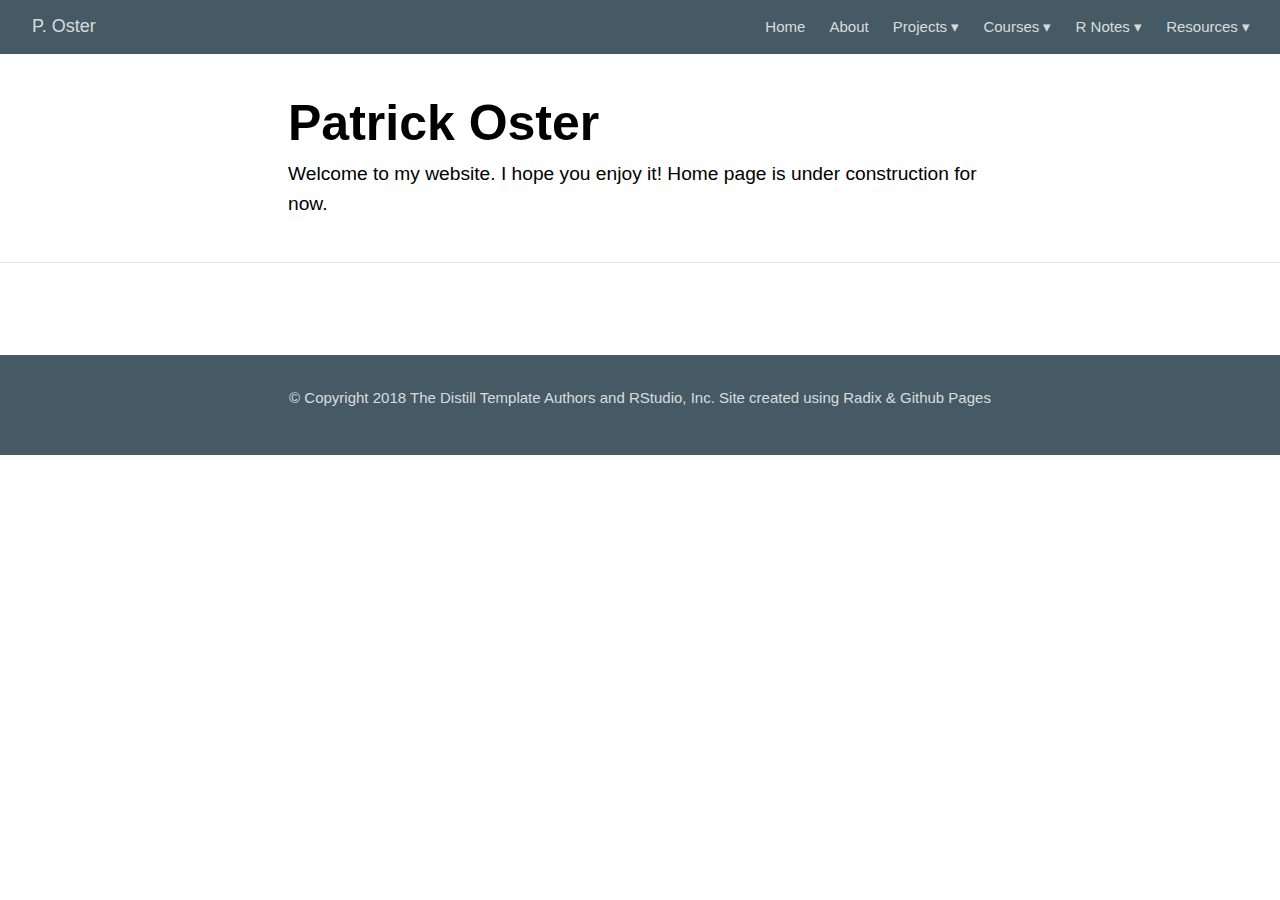
==== index.html @ 32672073 "update yaml" ====
<!DOCTYPE html>

<html xmlns="http://www.w3.org/1999/xhtml" lang="" xml:lang="">

<head>
  <meta charset="utf-8"/>
  <meta name="viewport" content="width=device-width, initial-scale=1"/>
  <meta http-equiv="X-UA-Compatible" content="IE=Edge,chrome=1"/>
  <meta name="generator" content="radix" />

  <style type="text/css">
  /* Hide doc at startup (prevent jankiness while JS renders/transforms) */
  body {
    visibility: hidden;
  }
  </style>

 <!--radix_placeholder_import_source-->
 <!--/radix_placeholder_import_source-->

  <!--radix_placeholder_meta_tags-->
  <title>P. Oster: Patrick Oster</title>
  
  <meta property="description" itemprop="description" content="Welcome to my website. I hope you enjoy it! Home page is under construction for now."/>
  
  
  
  <!--  https://developers.facebook.com/docs/sharing/webmasters#markup -->
  <meta property="og:title" content="P. Oster: Patrick Oster"/>
  <meta property="og:type" content="article"/>
  <meta property="og:description" content="Welcome to my website. I hope you enjoy it! Home page is under construction for now."/>
  <meta property="og:locale" content="en_US"/>
  <meta property="og:site_name" content="P. Oster"/>
  
  <!--  https://dev.twitter.com/cards/types/summary -->
  <meta property="twitter:card" content="summary"/>
  <meta property="twitter:title" content="P. Oster: Patrick Oster"/>
  <meta property="twitter:description" content="Welcome to my website. I hope you enjoy it! Home page is under construction for now."/>
  
  <!--/radix_placeholder_meta_tags-->
  <!--radix_placeholder_rmarkdown_metadata-->
  
  <script type="text/json" id="radix-rmarkdown-metadata">
  {"type":"list","attributes":{"names":{"type":"character","attributes":{},"value":["title","description","site"]}},"value":[{"type":"character","attributes":{},"value":["Patrick Oster"]},{"type":"character","attributes":{},"value":["Welcome to my website. I hope you enjoy it! Home page is under construction for now.\n"]},{"type":"character","attributes":{},"value":["radix::radix_website"]}]}
  </script>
  <!--/radix_placeholder_rmarkdown_metadata-->
  <!--radix_placeholder_navigation_in_header-->
  
  <script type="application/javascript">
  
    window.headroom_prevent_pin = false;
  
    window.document.addEventListener("DOMContentLoaded", function (event) {
  
      // initialize headroom for banner
      var header = $('header').get(0);
      var headerHeight = header.offsetHeight;
      var headroom = new Headroom(header, {
        onPin : function() {
          if (window.headroom_prevent_pin) {
            window.headroom_prevent_pin = false;
            headroom.unpin();
          }
        }
      });
      headroom.init();
      if(window.location.hash)
        headroom.unpin();
      $(header).addClass('headroom--transition');
  
      // offset scroll location for banner on hash change
      // (see: https://github.com/WickyNilliams/headroom.js/issues/38)
      window.addEventListener("hashchange", function(event) {
        window.scrollTo(0, window.pageYOffset - (headerHeight + 25));
      });
  
      // responsive menu
      $('.radix-site-header').each(function(i, val) {
        var topnav = $(this);
        var toggle = topnav.find('.nav-toggle');
        toggle.on('click', function() {
          topnav.toggleClass('responsive');
        });
      });
  
      // nav dropdowns
      $('.nav-dropbtn').click(function(e) {
        $(this).next('.nav-dropdown-content').toggleClass('nav-dropdown-active');
        $(this).parent().siblings('.nav-dropdown')
           .children('.nav-dropdown-content').removeClass('nav-dropdown-active');
      });
      $("body").click(function(e){
        $('.nav-dropdown-content').removeClass('nav-dropdown-active');
      });
      $(".nav-dropdown").click(function(e){
        e.stopPropagation();
      });
    });
  </script>
  
  <style type="text/css">
  
  /* Theme (user-documented overrideables for nav appearance) */
  
  .radix-site-nav {
    color: rgba(255, 255, 255, 0.8);
    background-color: #455a64;
    font-size: 15px;
    font-weight: 300;
  }
  
  .radix-site-nav a {
    color: inherit;
    text-decoration: none;
  }
  
  .radix-site-nav a:hover {
    color: white;
  }
  
  @media print {
    .radix-site-nav {
      display: none;
    }
  }
  
  .radix-site-header {
  
  }
  
  .radix-site-footer {
  
  }
  
  
  /* Site Header */
  
  .radix-site-header {
    width: 100%;
    box-sizing: border-box;
    z-index: 3;
  }
  
  .radix-site-header .nav-left {
    display: inline-block;
    margin-left: 8px;
  }
  
  @media screen and (max-width: 768px) {
    .radix-site-header .nav-left {
      margin-left: 0;
    }
  }
  
  
  .radix-site-header .nav-right {
    float: right;
    margin-right: 8px;
  }
  
  .radix-site-header a,
  .radix-site-header .title {
    display: inline-block;
    text-align: center;
    padding: 14px 10px 14px 10px;
  }
  
  .radix-site-header .title {
    font-size: 18px;
  }
  
  .radix-site-header .logo {
    padding: 0;
  }
  
  .radix-site-header .logo img {
    display: none;
    max-height: 20px;
    width: auto;
    margin-bottom: -4px;
  }
  
  .radix-site-header .nav-image img {
    max-height: 18px;
    width: auto;
    display: inline-block;
    margin-bottom: -3px;
  }
  
  
  
  @media screen and (min-width: 1000px) {
    .radix-site-header .logo img {
      display: inline-block;
    }
    .radix-site-header .nav-left {
      margin-left: 20px;
    }
    .radix-site-header .nav-right {
      margin-right: 20px;
    }
    .radix-site-header .title {
      padding-left: 12px;
    }
  }
  
  
  .radix-site-header .nav-toggle {
    display: none;
  }
  
  .nav-dropdown {
    display: inline-block;
    position: relative;
  }
  
  .nav-dropdown .nav-dropbtn {
    border: none;
    outline: none;
    color: rgba(255, 255, 255, 0.8);
    padding: 16px 10px;
    background-color: transparent;
    font-family: inherit;
    font-size: inherit;
    font-weight: inherit;
    margin: 0;
    margin-top: 1px;
    z-index: 2;
  }
  
  .nav-dropdown-content {
    display: none;
    position: absolute;
    background-color: white;
    min-width: 200px;
    border: 1px solid rgba(0,0,0,0.15);
    border-radius: 4px;
    box-shadow: 0px 8px 16px 0px rgba(0,0,0,0.1);
    z-index: 1;
    margin-top: 2px;
    white-space: nowrap;
    padding-top: 4px;
    padding-bottom: 4px;
  }
  
  .nav-dropdown-content hr {
    margin-top: 4px;
    margin-bottom: 4px;
    border: none;
    border-bottom: 1px solid rgba(0, 0, 0, 0.1);
  }
  
  .nav-dropdown-active {
    display: block;
  }
  
  .nav-dropdown-content a, .nav-dropdown-content .nav-dropdown-header {
    color: black;
    padding: 6px 24px;
    text-decoration: none;
    display: block;
    text-align: left;
  }
  
  .nav-dropdown-content .nav-dropdown-header {
    display: block;
    padding: 5px 24px;
    padding-bottom: 0;
    text-transform: uppercase;
    font-size: 14px;
    color: #999999;
    white-space: nowrap;
  }
  
  .nav-dropdown:hover .nav-dropbtn {
    color: white;
  }
  
  .nav-dropdown-content a:hover {
    background-color: #ddd;
    color: black;
  }
  
  .nav-right .nav-dropdown-content {
    margin-left: -45%;
    right: 0;
  }
  
  @media screen and (max-width: 768px) {
    .radix-site-header a, .radix-site-header .nav-dropdown  {display: none;}
    .radix-site-header a.nav-toggle {
      float: right;
      display: block;
    }
    .radix-site-header .title {
      margin-left: 0;
    }
    .radix-site-header .nav-right {
      margin-right: 0;
    }
    .radix-site-header {
      overflow: hidden;
    }
    .nav-right .nav-dropdown-content {
      margin-left: 0;
    }
  }
  
  
  @media screen and (max-width: 768px) {
    .radix-site-header.responsive {position: relative;}
    .radix-site-header.responsive a.nav-toggle {
      position: absolute;
      right: 0;
      top: 0;
    }
    .radix-site-header.responsive a,
    .radix-site-header.responsive .nav-dropdown {
      display: block;
      text-align: left;
    }
    .radix-site-header.responsive .nav-left,
    .radix-site-header.responsive .nav-right {
      width: 100%;
    }
    .radix-site-header.responsive .nav-dropdown {float: none;}
    .radix-site-header.responsive .nav-dropdown-content {position: relative;}
    .radix-site-header.responsive .nav-dropdown .nav-dropbtn {
      display: block;
      width: 100%;
      text-align: left;
    }
  }
  
  /* Site Footer */
  
  .radix-site-footer {
    width: 100%;
    overflow: hidden;
    box-sizing: border-box;
    z-index: 3;
    margin-top: 30px;
    padding-top: 30px;
    padding-bottom: 30px;
    text-align: center;
  }
  
  /* Headroom */
  
  d-title {
    padding-top: 6rem;
  }
  
  @media print {
    d-title {
      padding-top: 4rem;
    }
  }
  
  .headroom {
    z-index: 1000;
    position: fixed;
    top: 0;
    left: 0;
    right: 0;
  }
  
  .headroom--transition {
    transition: all .4s ease-in-out;
  }
  
  .headroom--unpinned {
    top: -100px;
  }
  
  .headroom--pinned {
    top: 0;
  }
  
  </style>
  
  <link href="site_libs/font-awesome-5.1.0/css/all.css" rel="stylesheet"/>
  <link href="site_libs/font-awesome-5.1.0/css/v4-shims.css" rel="stylesheet"/>
  <script src="site_libs/headroom-0.9.4/headroom.min.js"></script>
  <!--/radix_placeholder_navigation_in_header-->
  <!--radix_placeholder_distill-->
  
  <style type="text/css">
  
  body {
    background-color: white;
  }
  
  .pandoc-table {
    width: 100%;
  }
  
  .pandoc-table>caption {
    margin-bottom: 10px;
  }
  
  .pandoc-table th:not([align]) {
    text-align: left;
  }
  
  .pagedtable-footer {
    font-size: 15px;
  }
  
  .html-widget {
    margin-bottom: 2.0em;
  }
  
  .l-screen-inset {
    padding-right: 16px;
  }
  
  .l-screen .caption {
    margin-left: 10px;
  }
  
  .shaded {
    background: rgb(247, 247, 247);
    padding-top: 20px;
    padding-bottom: 20px;
    border-top: 1px solid rgba(0, 0, 0, 0.1);
    border-bottom: 1px solid rgba(0, 0, 0, 0.1);
  }
  
  .shaded .html-widget {
    margin-bottom: 0;
    border: 1px solid rgba(0, 0, 0, 0.1);
  }
  
  .shaded .shaded-content {
    background: white;
  }
  
  .text-output {
    margin-top: 0;
    line-height: 1.5em;
  }
  
  .hidden {
    display: none !important;
  }
  
  d-article {
    padding-bottom: 30px;
  }
  
  d-appendix {
    padding-top: 30px;
  }
  
  d-article>p>img {
    width: 100%;
  }
  
  d-article iframe {
    border: 1px solid rgba(0, 0, 0, 0.1);
    margin-bottom: 2.0em;
    width: 100%;
  }
  
  figure img.external {
    background: white;
    border: 1px solid rgba(0, 0, 0, 0.1);
    box-shadow: 0 1px 8px rgba(0, 0, 0, 0.1);
    padding: 18px;
    box-sizing: border-box;
  }
  
  /* CSS for table of contents */
  
  .d-toc {
    color: rgba(0,0,0,0.8);
    font-size: 0.8em;
    line-height: 1em;
  }
  
  .d-toc-header {
    font-size: 0.6rem;
    font-weight: 400;
    color: rgba(0, 0, 0, 0.5);
    text-transform: uppercase;
    margin-top: 0;
    margin-bottom: 1.3em;
  }
  
  .d-toc a {
    border-bottom: none;
  }
  
  .d-toc ul {
    padding-left: 0;
  }
  
  .d-toc li>ul {
    padding-top: 0.8em;
    padding-left: 16px;
    margin-bottom: 0.6em;
  }
  
  .d-toc ul,
  .d-toc li {
    list-style-type: none;
  }
  
  .d-toc li {
    margin-bottom: 0.9em;
  }
  
  .d-toc-separator {
    margin-top: 20px;
    margin-bottom: 2em;
  }
  
  .d-article-with-toc {
    border-top: none;
    padding-top: 0;
  }
  
  
  
  /* Tweak code blocks (note that this CSS is repeated above in an injection
     into the d-code shadow dom) */
  
  d-code {
    overflow-x: auto !important;
  }
  
  pre.d-code code.d-code {
    padding-left: 10px;
    font-size: 12px;
    border-left: 2px solid rgba(0,0,0,0.1);
  }
  
  pre.text-output {
  
    font-size: 12px;
    color: black;
    background: none;
    font-family: Consolas, Monaco, 'Andale Mono', 'Ubuntu Mono', monospace;
    text-align: left;
    white-space: pre;
    word-spacing: normal;
    word-break: normal;
    word-wrap: normal;
    line-height: 1.5;
  
    -moz-tab-size: 4;
    -o-tab-size: 4;
    tab-size: 4;
  
    -webkit-hyphens: none;
    -moz-hyphens: none;
    -ms-hyphens: none;
    hyphens: none;
  }
  
  @media(min-width: 768px) {
  
  d-code {
    overflow-x: visible !important;
  }
  
  pre.d-code code.d-code  {
      padding-left: 18px;
      font-size: 14px;
  }
  pre.text-output {
    font-size: 14px;
  }
  }
  
  /* Figure */
  
  .figure {
    position: relative;
    margin-bottom: 2.5em;
    margin-top: 1.5em;
  }
  
  .figure img {
    width: 100%;
  }
  
  .figure .caption {
    color: rgba(0, 0, 0, 0.6);
    font-size: 12px;
    line-height: 1.5em;
  }
  
  .figure img.external {
    background: white;
    border: 1px solid rgba(0, 0, 0, 0.1);
    box-shadow: 0 1px 8px rgba(0, 0, 0, 0.1);
    padding: 18px;
    box-sizing: border-box;
  }
  
  .figure .caption a {
    color: rgba(0, 0, 0, 0.6);
  }
  
  .figure .caption b,
  .figure .caption strong, {
    font-weight: 600;
    color: rgba(0, 0, 0, 1.0);
  }
  
  
  
  /* Tweak 1000px media break to show more text */
  
  @media(min-width: 1000px) {
    .base-grid,
    distill-header,
    d-title,
    d-abstract,
    d-article,
    d-appendix,
    distill-appendix,
    d-byline,
    d-footnote-list,
    d-citation-list,
    distill-footer {
      grid-template-columns: [screen-start] 1fr [page-start kicker-start] 80px [middle-start] 50px [text-start kicker-end] 65px 65px 65px 65px 65px 65px 65px 65px [text-end gutter-start] 65px [middle-end] 65px [page-end gutter-end] 1fr [screen-end];
      grid-column-gap: 16px;
    }
  
    .grid {
      grid-column-gap: 16px;
    }
  
    d-article {
      font-size: 1.06rem;
      line-height: 1.7em;
    }
    figure .caption, .figure .caption, figure figcaption {
      font-size: 13px;
    }
  }
  
  @media(min-width: 1180px) {
    .base-grid,
    distill-header,
    d-title,
    d-abstract,
    d-article,
    d-appendix,
    distill-appendix,
    d-byline,
    d-footnote-list,
    d-citation-list,
    distill-footer {
      grid-template-columns: [screen-start] 1fr [page-start kicker-start] 60px [middle-start] 60px [text-start kicker-end] 60px 60px 60px 60px 60px 60px 60px 60px [text-end gutter-start] 60px [middle-end] 60px [page-end gutter-end] 1fr [screen-end];
      grid-column-gap: 32px;
    }
  
    .grid {
      grid-column-gap: 32px;
    }
  }
  
  
  /* Get the citation styles for the appendix (not auto-injected on render since
     we do our own rendering of the citation appendix) */
  
  d-appendix .citation-appendix,
  .d-appendix .citation-appendix {
    font-size: 11px;
    line-height: 15px;
    border-left: 1px solid rgba(0, 0, 0, 0.1);
    padding-left: 18px;
    border: 1px solid rgba(0,0,0,0.1);
    background: rgba(0, 0, 0, 0.02);
    padding: 10px 18px;
    border-radius: 3px;
    color: rgba(150, 150, 150, 1);
    overflow: hidden;
    margin-top: -12px;
    white-space: pre-wrap;
    word-wrap: break-word;
  }
  
  
  /* Social footer */
  
  .social_footer {
    margin-top: 30px;
    margin-bottom: 0;
    color: rgba(0,0,0,0.67);
  }
  
  .disqus-comments {
    margin-right: 30px;
  }
  
  .disqus-comment-count {
    border-bottom: 1px solid rgba(0, 0, 0, 0.4);
    cursor: pointer;
  }
  
  #disqus_thread {
    margin-top: 30px;
  }
  
  .article-sharing a {
    border-bottom: none;
    margin-right: 8px;
  }
  
  .article-sharing a:hover {
    border-bottom: none;
  }
  
  .sidebar-section.subscribe {
    font-size: 12px;
    line-height: 1.6em;
  }
  
  .subscribe p {
    margin-bottom: 0.5em;
  }
  
  
  .article-footer .subscribe {
    font-size: 15px;
    margin-top: 45px;
  }
  
  
  /* Improve display for browsers without grid (IE/Edge <= 15) */
  
  .downlevel {
    line-height: 1.6em;
    font-family: -apple-system, BlinkMacSystemFont, "Segoe UI", Roboto, Oxygen, Ubuntu, Cantarell, "Fira Sans", "Droid Sans", "Helvetica Neue", Arial, sans-serif;
    margin: 0;
  }
  
  .downlevel .d-title {
    padding-top: 6rem;
    padding-bottom: 1.5rem;
  }
  
  .downlevel .d-title h1 {
    font-size: 50px;
    font-weight: 700;
    line-height: 1.1em;
    margin: 0 0 0.5rem;
  }
  
  .downlevel .d-title p {
    font-weight: 300;
    font-size: 1.2rem;
    line-height: 1.55em;
    margin-top: 0;
  }
  
  .downlevel .d-byline {
    padding-top: 0.8em;
    padding-bottom: 0.8em;
    font-size: 0.8rem;
    line-height: 1.8em;
  }
  
  .downlevel .section-separator {
    border: none;
    border-top: 1px solid rgba(0, 0, 0, 0.1);
  }
  
  .downlevel .d-article {
    font-size: 1.06rem;
    line-height: 1.7em;
    padding-top: 1rem;
    padding-bottom: 2rem;
  }
  
  
  .downlevel .d-appendix {
    padding-left: 0;
    padding-right: 0;
    max-width: none;
    font-size: 0.8em;
    line-height: 1.7em;
    margin-bottom: 0;
    color: rgba(0,0,0,0.5);
    padding-top: 40px;
    padding-bottom: 48px;
  }
  
  .downlevel .footnotes ol {
    padding-left: 13px;
  }
  
  .downlevel .base-grid,
  .downlevel .distill-header,
  .downlevel .d-title,
  .downlevel .d-abstract,
  .downlevel .d-article,
  .downlevel .d-appendix,
  .downlevel .distill-appendix,
  .downlevel .d-byline,
  .downlevel .d-footnote-list,
  .downlevel .d-citation-list,
  .downlevel .distill-footer,
  .downlevel .appendix-bottom,
  .downlevel .posts-container {
    padding-left: 40px;
    padding-right: 40px;
  }
  
  @media(min-width: 768px) {
    .downlevel .base-grid,
    .downlevel .distill-header,
    .downlevel .d-title,
    .downlevel .d-abstract,
    .downlevel .d-article,
    .downlevel .d-appendix,
    .downlevel .distill-appendix,
    .downlevel .d-byline,
    .downlevel .d-footnote-list,
    .downlevel .d-citation-list,
    .downlevel .distill-footer,
    .downlevel .appendix-bottom,
    .downlevel .posts-container {
    padding-left: 150px;
    padding-right: 150px;
    max-width: 900px;
  }
  }
  
  .downlevel pre code {
    display: block;
    border-left: 2px solid rgba(0, 0, 0, .1);
    padding: 0 0 0 20px;
    font-size: 14px;
  }
  
  .downlevel code, .downlevel pre {
    color: black;
    background: none;
    font-family: Consolas, Monaco, 'Andale Mono', 'Ubuntu Mono', monospace;
    text-align: left;
    white-space: pre;
    word-spacing: normal;
    word-break: normal;
    word-wrap: normal;
    line-height: 1.5;
  
    -moz-tab-size: 4;
    -o-tab-size: 4;
    tab-size: 4;
  
    -webkit-hyphens: none;
    -moz-hyphens: none;
    -ms-hyphens: none;
    hyphens: none;
  }
  
  </style>
  
  <script type="application/javascript">
  
  function is_downlevel_browser() {
    if (bowser.isUnsupportedBrowser({ msie: "12", msedge: "16"},
                                   window.navigator.userAgent)) {
      return true;
    } else {
      return window.load_distill_framework === undefined;
    }
  }
  
  // show body when load is complete
  function on_load_complete() {
  
    // set body to visible
    document.body.style.visibility = 'visible';
  
    // force redraw for leaflet widgets
    if (window.HTMLWidgets) {
      var maps = window.HTMLWidgets.findAll(".leaflet");
      $.each(maps, function(i, el) {
        var map = this.getMap();
        map.invalidateSize();
        map.eachLayer(function(layer) {
          if (layer instanceof L.TileLayer)
            layer.redraw();
        });
      });
    }
  
    // trigger 'shown' so htmlwidgets resize
    $('d-article').trigger('shown');
  }
  
  function init_distill() {
  
    init_common();
  
    // create front matter
    var front_matter = $('<d-front-matter></d-front-matter>');
    $('#distill-front-matter').wrap(front_matter);
  
    // create d-title
    $('.d-title').changeElementType('d-title');
  
    // create d-byline
    var byline = $('<d-byline></d-byline>');
    $('.d-byline').replaceWith(byline);
  
    // create d-article
    var article = $('<d-article></d-article>');
    $('.d-article').wrap(article).children().unwrap();
  
    // move posts container into article
    $('.posts-container').appendTo($('d-article'));
  
    // create d-appendix
    $('.d-appendix').changeElementType('d-appendix');
  
    // create d-bibliography
    var bibliography = $('<d-bibliography></d-bibliography>');
    $('#distill-bibliography').wrap(bibliography);
  
    // flag indicating that we have appendix items
    var appendix = $('.appendix-bottom').children('h3').length > 0;
  
    // replace citations with <d-cite>
    $('.citation').each(function(i, val) {
      appendix = true;
      var cites = $(this).attr('data-cites').split(" ");
      var dt_cite = $('<d-cite></d-cite>');
      dt_cite.attr('key', cites.join());
      $(this).replaceWith(dt_cite);
    });
    // remove refs
    $('#refs').remove();
  
    // replace footnotes with <d-footnote>
    $('.footnote-ref').each(function(i, val) {
      appendix = true;
      var href = $(this).attr('href');
      var id = href.replace('#', '');
      var fn = $('#' + id);
      var fn_p = $('#' + id + '>p');
      fn_p.find('.footnote-back').remove();
      var text = fn_p.html();
      var dtfn = $('<d-footnote></d-footnote>');
      dtfn.html(text);
      $(this).replaceWith(dtfn);
    });
    // remove footnotes
    $('.footnotes').remove();
  
    $('h1.appendix, h2.appendix').each(function(i, val) {
      $(this).changeElementType('h3');
    });
    $('h3.appendix').each(function(i, val) {
      var id = $(this).attr('id');
      $('.d-toc a[href="#' + id + '"]').parent().remove();
      appendix = true;
      $(this).nextUntil($('h1, h2, h3')).addBack().appendTo($('d-appendix'));
    });
  
    // show d-appendix if we have appendix content
    $("d-appendix").css('display', appendix ? 'grid' : 'none');
  
    // replace code blocks with d-code
    $('pre>code').each(function(i, val) {
      var code = $(this);
      var pre = code.parent();
      var clz = "";
      var language = pre.attr('class');
      if (language) {
        // map unknown languages to "clike" (without this they just dissapear)
        if ($.inArray(language, ["bash", "clike", "css", "go", "html",
                                 "javascript", "js", "julia", "lua", "markdown",
                                 "markup", "mathml", "python", "svg", "xml"]) == -1)
          language = "clike";
        language = ' language="' + language + '"';
        var dt_code = $('<d-code block' + language + clz + '></d-code>');
        dt_code.text(code.text());
        pre.replaceWith(dt_code);
      } else {
        code.addClass('text-output').unwrap().changeElementType('pre');
      }
    });
  
    // localize layout chunks to just output
    $('.layout-chunk').each(function(i, val) {
  
      // capture layout
      var layout = $(this).attr('data-layout');
  
      // apply layout to markdown level block elements
      var elements = $(this).children().not('d-code, pre.text-output, script');
      elements.each(function(i, el) {
        var layout_div = $('<div class="' + layout + '"></div>');
        if (layout_div.hasClass('shaded')) {
          var shaded_content = $('<div class="shaded-content"></div>');
          $(this).wrap(shaded_content);
          $(this).parent().wrap(layout_div);
        } else {
          $(this).wrap(layout_div);
        }
      });
  
  
      // unwrap the layout-chunk div
      $(this).children().unwrap();
    });
  
    // load distill framework
    load_distill_framework();
  
    // wait for window.distillRunlevel == 4 to do post processing
    function distill_post_process() {
  
      if (!window.distillRunlevel || window.distillRunlevel < 4)
        return;
  
      // hide author/affiliations entirely if we have no authors
      var front_matter = JSON.parse($("#distill-front-matter").html());
      var have_authors = front_matter.authors && front_matter.authors.length > 0;
      if (!have_authors)
        $('d-byline').addClass('hidden');
  
      // table of contents
      if (have_authors) // adjust border if we are in authors
        $('.d-toc').parent().addClass('d-article-with-toc');
  
      // strip links that point to #
      $('.authors-affiliations').find('a[href="#"]').removeAttr('href');
  
      // hide elements of author/affiliations grid that have no value
      function hide_byline_column(caption) {
        $('d-byline').find('h3:contains("' + caption + '")').parent().css('visibility', 'hidden');
      }
  
      // affiliations
      var have_affiliations = false;
      for (var i = 0; i<front_matter.authors.length; ++i) {
        var author = front_matter.authors[i];
        if (author.affiliation !== "&nbsp;") {
          have_affiliations = true;
          break;
        }
      }
      if (!have_affiliations)
        $('d-byline').find('h3:contains("Affiliations")').css('visibility', 'hidden');
  
      // published date
      if (!front_matter.publishedDate)
        hide_byline_column("Published");
  
      // document object identifier
      var doi = $('d-byline').find('h3:contains("DOI")');
      var doi_p = doi.next().empty();
      if (!front_matter.doi) {
        // if we have a citation and valid citationText then link to that
        if ($('#citation').length > 0 && front_matter.citationText) {
          doi.html('Citation');
          $('<a href="#citation"></a>')
            .text(front_matter.citationText)
            .appendTo(doi_p);
        } else {
          hide_byline_column("DOI");
        }
      } else {
        $('<a></a>')
           .attr('href', "https://doi.org/" + front_matter.doi)
           .html(front_matter.doi)
           .appendTo(doi_p);
      }
  
       // change plural form of authors/affiliations
      if (front_matter.authors.length === 1) {
        var grid = $('.authors-affiliations');
        grid.children('h3:contains("Authors")').text('Author');
        grid.children('h3:contains("Affiliations")').text('Affiliation');
      }
  
      // inject pre code styles (can't do this with a global stylesheet b/c a shadow root is used)
      $('d-code').each(function(i, val) {
        var style = document.createElement('style');
        style.innerHTML = 'pre code { padding-left: 10px; font-size: 12px; border-left: 2px solid rgba(0,0,0,0.1); } ' +
                          '@media(min-width: 768px) { pre code { padding-left: 18px; font-size: 14px; } }';
        if (this.shadowRoot)
          this.shadowRoot.appendChild(style);
      });
  
      // move appendix-bottom entries to the bottom
      $('.appendix-bottom').appendTo('d-appendix').children().unwrap();
      $('.appendix-bottom').remove();
  
      // clear polling timer
      clearInterval(tid);
  
      // show body now that everything is ready
      on_load_complete();
    }
  
    var tid = setInterval(distill_post_process, 50);
    distill_post_process();
  
  }
  
  function init_downlevel() {
  
    init_common();
  
     // insert hr after d-title
    $('.d-title').after($('<hr class="section-separator"/>'));
  
    // check if we have authors
    var front_matter = JSON.parse($("#distill-front-matter").html());
    var have_authors = front_matter.authors && front_matter.authors.length > 0;
  
    // manage byline/border
    if (!have_authors)
      $('.d-byline').remove();
    $('.d-byline').after($('<hr class="section-separator"/>'));
    $('.d-byline a').remove();
  
    // remove toc
    $('.d-toc-header').remove();
    $('.d-toc').remove();
    $('.d-toc-separator').remove();
  
    // move appendix elements
    $('h1.appendix, h2.appendix').each(function(i, val) {
      $(this).changeElementType('h3');
    });
    $('h3.appendix').each(function(i, val) {
      $(this).nextUntil($('h1, h2, h3')).addBack().appendTo($('.d-appendix'));
    });
  
  
    // inject headers into references and footnotes
    var refs_header = $('<h3></h3>');
    refs_header.text('References');
    $('#refs').prepend(refs_header);
  
    var footnotes_header = $('<h3></h3');
    footnotes_header.text('Footnotes');
    $('.footnotes').children('hr').first().replaceWith(footnotes_header);
  
    // move appendix-bottom entries to the bottom
    $('.appendix-bottom').appendTo('.d-appendix').children().unwrap();
    $('.appendix-bottom').remove();
  
    // remove appendix if it's empty
    if ($('.d-appendix').children().length === 0)
      $('.d-appendix').remove();
  
    // prepend separator above appendix
    $('.d-appendix').before($('<hr class="section-separator" style="clear: both"/>'));
  
    // trim code
    $('pre>code').each(function(i, val) {
      $(this).html($.trim($(this).html()));
    });
  
    // move posts-container right before article
    $('.posts-container').insertBefore($('.d-article'));
  
    $('body').addClass('downlevel');
  
    on_load_complete();
  }
  
  
  function init_common() {
  
    // jquery plugin to change element types
    (function($) {
      $.fn.changeElementType = function(newType) {
        var attrs = {};
  
        $.each(this[0].attributes, function(idx, attr) {
          attrs[attr.nodeName] = attr.nodeValue;
        });
  
        this.replaceWith(function() {
          return $("<" + newType + "/>", attrs).append($(this).contents());
        });
      };
    })(jQuery);
  
    // prevent underline for linked images
    $('a > img').parent().css({'border-bottom' : 'none'});
  
    // mark non-body figures created by knitr chunks as 100% width
    $('.layout-chunk').each(function(i, val) {
      var figures = $(this).find('img, .html-widget');
      if ($(this).attr('data-layout') !== "l-body") {
        figures.css('width', '100%');
      } else {
        figures.css('max-width', '100%');
        figures.filter("[width]").each(function(i, val) {
          var fig = $(this);
          fig.css('width', fig.attr('width') + 'px');
        });
  
      }
    });
  
    // auto-append index.html to post-preview links in file: protocol
    // and in rstudio ide preview
    $('.post-preview').each(function(i, val) {
      if (window.location.protocol === "file:")
        $(this).attr('href', $(this).attr('href') + "index.html");
    });
  
    // get rid of index.html references in header
    if (window.location.protocol !== "file:") {
      $('.radix-site-header a[href]').each(function(i,val) {
        $(this).attr('href', $(this).attr('href').replace("index.html", "./"));
      });
    }
  
    // add class to pandoc style tables
    $('tr.header').parent('thead').parent('table').addClass('pandoc-table');
    $('.kable-table').children('table').addClass('pandoc-table');
  
    // add figcaption style to table captions
    $('caption').parent('table').addClass("figcaption");
  
    // initialize posts list
    if (window.init_posts_list)
      window.init_posts_list();
  
    // implmement disqus comment link
    $('.disqus-comment-count').click(function() {
      window.headroom_prevent_pin = true;
      $('#disqus_thread').toggleClass('hidden');
      if (!$('#disqus_thread').hasClass('hidden')) {
        var offset = $(this).offset();
        $(window).resize();
        $('html, body').animate({
          scrollTop: offset.top - 35
        });
      }
    });
  }
  
  document.addEventListener('DOMContentLoaded', function() {
    if (is_downlevel_browser())
      init_downlevel();
    else
      window.addEventListener('WebComponentsReady', init_distill);
  });
  
  </script>
  
  <!--/radix_placeholder_distill-->
  <script src="site_libs/jquery-1.11.3/jquery.min.js"></script>
  <script src="site_libs/bowser-1.9.3/bowser.min.js"></script>
  <script src="site_libs/webcomponents-2.0.0/webcomponents.js"></script>
  <script src="site_libs/distill-2.2.21/template.v2.js"></script>
  <!--radix_placeholder_site_in_header-->
  <!--/radix_placeholder_site_in_header-->


</head>

<body>

<!--radix_placeholder_front_matter-->

<script id="distill-front-matter" type="text/json">
{"title":"Patrick Oster","description":"Welcome to my website. I hope you enjoy it! Home page is under construction for now.","authors":[]}
</script>

<!--/radix_placeholder_front_matter-->
<!--radix_placeholder_navigation_before_body-->
<header class="header header--fixed" role="banner">
<nav class="radix-site-nav radix-site-header">
<div class="nav-left">
<a href="index.html" class="title">P. Oster</a>
</div>
<div class="nav-right">
<a href="index.html">Home</a>
<a href="about.html">About</a>
<div class="nav-dropdown">
<button class="nav-dropbtn">
Projects
 
<span class="down-arrow">&#x25BE;</span>
</button>
<div class="nav-dropdown-content">
<a href="https://patrickoster.github.io/datafest">Datafest</a>
</div>
</div>
<div class="nav-dropdown">
<button class="nav-dropbtn">
Courses
 
<span class="down-arrow">&#x25BE;</span>
</button>
<div class="nav-dropdown-content">
<a href="https://patrickoster.github.io/cda">Categorical Data Analysis</a>
<a href="https://patrickoster.github.io/mvar">Multivariate Statistics</a>
<a href="https://patrickoster.github.io/npar">Non-Parametric Statistics</a>
</div>
</div>
<div class="nav-dropdown">
<button class="nav-dropbtn">
R Notes
 
<span class="down-arrow">&#x25BE;</span>
</button>
<div class="nav-dropdown-content">
<a href="https://patrickoster.github.io/webr/writing_functions.html">Writing Functions</a>
<a href="https://patrickoster.github.io/webr/latex_basics.html">LaTeX Basics</a>
</div>
</div>
<div class="nav-dropdown">
<button class="nav-dropbtn">
Resources
 
<span class="down-arrow">&#x25BE;</span>
</button>
<div class="nav-dropdown-content">
<a href="https://patrickoster.github.io/webr/r_resources.html">R Resources</a>
<a href="https://patrickoster.github.io/webr/output_resources.html">Markdown Resources</a>
<a href="https://patrickoster.github.io/webr/resources.html">All Resources</a>
</div>
</div>
<a href="javascript:void(0);" class="nav-toggle">&#9776;</a>
</div>
</nav>
</header>
<!--/radix_placeholder_navigation_before_body-->
<!--radix_placeholder_site_before_body-->
<!--/radix_placeholder_site_before_body-->

<div class="d-title">
<h1>Patrick Oster</h1>
<p>Welcome to my website. I hope you enjoy it! Home page is under construction for now.</p>
</div>


<div class="d-article">

<!--radix_placeholder_article_footer-->
<!--/radix_placeholder_article_footer-->
</div>

<div class="d-appendix">
</div>


<!--radix_placeholder_site_after_body-->
<!--/radix_placeholder_site_after_body-->
<!--radix_placeholder_appendices-->
<div class="appendix-bottom"></div>
<!--/radix_placeholder_appendices-->
<!--radix_placeholder_navigation_after_body-->
<div class="radix-site-nav radix-site-footer">
<p>© Copyright 2018 <a href="https://github.com/distillpub/template/blob/master/AUTHORS">The Distill Template Authors</a> and <a href="https://www.rstudio.com">RStudio, Inc</a>. Site created using <a href="https://rstudio.github.io/radix/website.html">Radix</a> &amp; <a href="https://rstudio.github.io/radix/publish_website.html">Github Pages</a></p>
</div>
<!--/radix_placeholder_navigation_after_body-->

</body>

</html>
---- site_libs/font-awesome-5.1.0/css/all.css ----
/*!
 * Font Awesome Free 5.1.0 by @fontawesome - https://fontawesome.com
 * License - https://fontawesome.com/license (Icons: CC BY 4.0, Fonts: SIL OFL 1.1, Code: MIT License)
 */
.fa,.fab,.fal,.far,.fas{-moz-osx-font-smoothing:grayscale;-webkit-font-smoothing:antialiased;display:inline-block;font-style:normal;font-variant:normal;text-rendering:auto;line-height:1}.fa-lg{font-size:1.33333em;line-height:.75em;vertical-align:-.0667em}.fa-xs{font-size:.75em}.fa-sm{font-size:.875em}.fa-1x{font-size:1em}.fa-2x{font-size:2em}.fa-3x{font-size:3em}.fa-4x{font-size:4em}.fa-5x{font-size:5em}.fa-6x{font-size:6em}.fa-7x{font-size:7em}.fa-8x{font-size:8em}.fa-9x{font-size:9em}.fa-10x{font-size:10em}.fa-fw{text-align:center;width:1.25em}.fa-ul{list-style-type:none;margin-left:2.5em;padding-left:0}.fa-ul>li{position:relative}.fa-li{left:-2em;position:absolute;text-align:center;width:2em;line-height:inherit}.fa-border{border:.08em solid #eee;border-radius:.1em;padding:.2em .25em .15em}.fa-pull-left{float:left}.fa-pull-right{float:right}.fa.fa-pull-left,.fab.fa-pull-left,.fal.fa-pull-left,.far.fa-pull-left,.fas.fa-pull-left{margin-right:.3em}.fa.fa-pull-right,.fab.fa-pull-right,.fal.fa-pull-right,.far.fa-pull-right,.fas.fa-pull-right{margin-left:.3em}.fa-spin{animation:a 2s infinite linear}.fa-pulse{animation:a 1s infinite steps(8)}@keyframes a{0%{transform:rotate(0deg)}to{transform:rotate(1turn)}}.fa-rotate-90{-ms-filter:"progid:DXImageTransform.Microsoft.BasicImage(rotation=1)";transform:rotate(90deg)}.fa-rotate-180{-ms-filter:"progid:DXImageTransform.Microsoft.BasicImage(rotation=2)";transform:rotate(180deg)}.fa-rotate-270{-ms-filter:"progid:DXImageTransform.Microsoft.BasicImage(rotation=3)";transform:rotate(270deg)}.fa-flip-horizontal{-ms-filter:"progid:DXImageTransform.Microsoft.BasicImage(rotation=0, mirror=1)";transform:scaleX(-1)}.fa-flip-vertical{transform:scaleY(-1)}.fa-flip-horizontal.fa-flip-vertical,.fa-flip-vertical{-ms-filter:"progid:DXImageTransform.Microsoft.BasicImage(rotation=2, mirror=1)"}.fa-flip-horizontal.fa-flip-vertical{transform:scale(-1)}:root .fa-flip-horizontal,:root .fa-flip-vertical,:root .fa-rotate-90,:root .fa-rotate-180,:root .fa-rotate-270{-webkit-filter:none;filter:none}.fa-stack{display:inline-block;height:2em;line-height:2em;position:relative;vertical-align:middle;width:2em}.fa-stack-1x,.fa-stack-2x{left:0;position:absolute;text-align:center;width:100%}.fa-stack-1x{line-height:inherit}.fa-stack-2x{font-size:2em}.fa-inverse{color:#fff}.fa-500px:before{content:"\f26e"}.fa-accessible-icon:before{content:"\f368"}.fa-accusoft:before{content:"\f369"}.fa-address-book:before{content:"\f2b9"}.fa-address-card:before{content:"\f2bb"}.fa-adjust:before{content:"\f042"}.fa-adn:before{content:"\f170"}.fa-adversal:before{content:"\f36a"}.fa-affiliatetheme:before{content:"\f36b"}.fa-algolia:before{content:"\f36c"}.fa-align-center:before{content:"\f037"}.fa-align-justify:before{content:"\f039"}.fa-align-left:before{content:"\f036"}.fa-align-right:before{content:"\f038"}.fa-allergies:before{content:"\f461"}.fa-amazon:before{content:"\f270"}.fa-amazon-pay:before{content:"\f42c"}.fa-ambulance:before{content:"\f0f9"}.fa-american-sign-language-interpreting:before{content:"\f2a3"}.fa-amilia:before{content:"\f36d"}.fa-anchor:before{content:"\f13d"}.fa-android:before{content:"\f17b"}.fa-angellist:before{content:"\f209"}.fa-angle-double-down:before{content:"\f103"}.fa-angle-double-left:before{content:"\f100"}.fa-angle-double-right:before{content:"\f101"}.fa-angle-double-up:before{content:"\f102"}.fa-angle-down:before{content:"\f107"}.fa-angle-left:before{content:"\f104"}.fa-angle-right:before{content:"\f105"}.fa-angle-up:before{content:"\f106"}.fa-angry:before{content:"\f556"}.fa-angrycreative:before{content:"\f36e"}.fa-angular:before{content:"\f420"}.fa-app-store:before{content:"\f36f"}.fa-app-store-ios:before{content:"\f370"}.fa-apper:before{content:"\f371"}.fa-apple:before{content:"\f179"}.fa-apple-pay:before{content:"\f415"}.fa-archive:before{content:"\f187"}.fa-archway:before{content:"\f557"}.fa-arrow-alt-circle-down:before{content:"\f358"}.fa-arrow-alt-circle-left:before{content:"\f359"}.fa-arrow-alt-circle-right:before{content:"\f35a"}.fa-arrow-alt-circle-up:before{content:"\f35b"}.fa-arrow-circle-down:before{content:"\f0ab"}.fa-arrow-circle-left:before{content:"\f0a8"}.fa-arrow-circle-right:before{content:"\f0a9"}.fa-arrow-circle-up:before{content:"\f0aa"}.fa-arrow-down:before{content:"\f063"}.fa-arrow-left:before{content:"\f060"}.fa-arrow-right:before{content:"\f061"}.fa-arrow-up:before{content:"\f062"}.fa-arrows-alt:before{content:"\f0b2"}.fa-arrows-alt-h:before{content:"\f337"}.fa-arrows-alt-v:before{content:"\f338"}.fa-assistive-listening-systems:before{content:"\f2a2"}.fa-asterisk:before{content:"\f069"}.fa-asymmetrik:before{content:"\f372"}.fa-at:before{content:"\f1fa"}.fa-atlas:before{content:"\f558"}.fa-audible:before{content:"\f373"}.fa-audio-description:before{content:"\f29e"}.fa-autoprefixer:before{content:"\f41c"}.fa-avianex:before{content:"\f374"}.fa-aviato:before{content:"\f421"}.fa-award:before{content:"\f559"}.fa-aws:before{content:"\f375"}.fa-backspace:before{content:"\f55a"}.fa-backward:before{content:"\f04a"}.fa-balance-scale:before{content:"\f24e"}.fa-ban:before{content:"\f05e"}.fa-band-aid:before{content:"\f462"}.fa-bandcamp:before{content:"\f2d5"}.fa-barcode:before{content:"\f02a"}.fa-bars:before{content:"\f0c9"}.fa-baseball-ball:before{content:"\f433"}.fa-basketball-ball:before{content:"\f434"}.fa-bath:before{content:"\f2cd"}.fa-battery-empty:before{content:"\f244"}.fa-battery-full:before{content:"\f240"}.fa-battery-half:before{content:"\f242"}.fa-battery-quarter:before{content:"\f243"}.fa-battery-three-quarters:before{content:"\f241"}.fa-bed:before{content:"\f236"}.fa-beer:before{content:"\f0fc"}.fa-behance:before{content:"\f1b4"}.fa-behance-square:before{content:"\f1b5"}.fa-bell:before{content:"\f0f3"}.fa-bell-slash:before{content:"\f1f6"}.fa-bezier-curve:before{content:"\f55b"}.fa-bicycle:before{content:"\f206"}.fa-bimobject:before{content:"\f378"}.fa-binoculars:before{content:"\f1e5"}.fa-birthday-cake:before{content:"\f1fd"}.fa-bitbucket:before{content:"\f171"}.fa-bitcoin:before{content:"\f379"}.fa-bity:before{content:"\f37a"}.fa-black-tie:before{content:"\f27e"}.fa-blackberry:before{content:"\f37b"}.fa-blender:before{content:"\f517"}.fa-blind:before{content:"\f29d"}.fa-blogger:before{content:"\f37c"}.fa-blogger-b:before{content:"\f37d"}.fa-bluetooth:before{content:"\f293"}.fa-bluetooth-b:before{content:"\f294"}.fa-bold:before{content:"\f032"}.fa-bolt:before{content:"\f0e7"}.fa-bomb:before{content:"\f1e2"}.fa-bong:before{content:"\f55c"}.fa-book:before{content:"\f02d"}.fa-book-open:before{content:"\f518"}.fa-bookmark:before{content:"\f02e"}.fa-bowling-ball:before{content:"\f436"}.fa-box:before{content:"\f466"}.fa-box-open:before{content:"\f49e"}.fa-boxes:before{content:"\f468"}.fa-braille:before{content:"\f2a1"}.fa-briefcase:before{content:"\f0b1"}.fa-briefcase-medical:before{content:"\f469"}.fa-broadcast-tower:before{content:"\f519"}.fa-broom:before{content:"\f51a"}.fa-brush:before{content:"\f55d"}.fa-btc:before{content:"\f15a"}.fa-bug:before{content:"\f188"}.fa-building:before{content:"\f1ad"}.fa-bullhorn:before{content:"\f0a1"}.fa-bullseye:before{content:"\f140"}.fa-burn:before{content:"\f46a"}.fa-buromobelexperte:before{content:"\f37f"}.fa-bus:before{content:"\f207"}.fa-bus-alt:before{content:"\f55e"}.fa-buysellads:before{content:"\f20d"}.fa-calculator:before{content:"\f1ec"}.fa-calendar:before{content:"\f133"}.fa-calendar-alt:before{content:"\f073"}.fa-calendar-check:before{content:"\f274"}.fa-calendar-minus:before{content:"\f272"}.fa-calendar-plus:before{content:"\f271"}.fa-calendar-times:before{content:"\f273"}.fa-camera:before{content:"\f030"}.fa-camera-retro:before{content:"\f083"}.fa-cannabis:before{content:"\f55f"}.fa-capsules:before{content:"\f46b"}.fa-car:before{content:"\f1b9"}.fa-caret-down:before{content:"\f0d7"}.fa-caret-left:before{content:"\f0d9"}.fa-caret-right:before{content:"\f0da"}.fa-caret-square-down:before{content:"\f150"}.fa-caret-square-left:before{content:"\f191"}.fa-caret-square-right:before{content:"\f152"}.fa-caret-square-up:before{content:"\f151"}.fa-caret-up:before{content:"\f0d8"}.fa-cart-arrow-down:before{content:"\f218"}.fa-cart-plus:before{content:"\f217"}.fa-cc-amazon-pay:before{content:"\f42d"}.fa-cc-amex:before{content:"\f1f3"}.fa-cc-apple-pay:before{content:"\f416"}.fa-cc-diners-club:before{content:"\f24c"}.fa-cc-discover:before{content:"\f1f2"}.fa-cc-jcb:before{content:"\f24b"}.fa-cc-mastercard:before{content:"\f1f1"}.fa-cc-paypal:before{content:"\f1f4"}.fa-cc-stripe:before{content:"\f1f5"}.fa-cc-visa:before{content:"\f1f0"}.fa-centercode:before{content:"\f380"}.fa-certificate:before{content:"\f0a3"}.fa-chalkboard:before{content:"\f51b"}.fa-chalkboard-teacher:before{content:"\f51c"}.fa-chart-area:before{content:"\f1fe"}.fa-chart-bar:before{content:"\f080"}.fa-chart-line:before{content:"\f201"}.fa-chart-pie:before{content:"\f200"}.fa-check:before{content:"\f00c"}.fa-check-circle:before{content:"\f058"}.fa-check-double:before{content:"\f560"}.fa-check-square:before{content:"\f14a"}.fa-chess:before{content:"\f439"}.fa-chess-bishop:before{content:"\f43a"}.fa-chess-board:before{content:"\f43c"}.fa-chess-king:before{content:"\f43f"}.fa-chess-knight:before{content:"\f441"}.fa-chess-pawn:before{content:"\f443"}.fa-chess-queen:before{content:"\f445"}.fa-chess-rook:before{content:"\f447"}.fa-chevron-circle-down:before{content:"\f13a"}.fa-chevron-circle-left:before{content:"\f137"}.fa-chevron-circle-right:before{content:"\f138"}.fa-chevron-circle-up:before{content:"\f139"}.fa-chevron-down:before{content:"\f078"}.fa-chevron-left:before{content:"\f053"}.fa-chevron-right:before{content:"\f054"}.fa-chevron-up:before{content:"\f077"}.fa-child:before{content:"\f1ae"}.fa-chrome:before{content:"\f268"}.fa-church:before{content:"\f51d"}.fa-circle:before{content:"\f111"}.fa-circle-notch:before{content:"\f1ce"}.fa-clipboard:before{content:"\f328"}.fa-clipboard-check:before{content:"\f46c"}.fa-clipboard-list:before{content:"\f46d"}.fa-clock:before{content:"\f017"}.fa-clone:before{content:"\f24d"}.fa-closed-captioning:before{content:"\f20a"}.fa-cloud:before{content:"\f0c2"}.fa-cloud-download-alt:before{content:"\f381"}.fa-cloud-upload-alt:before{content:"\f382"}.fa-cloudscale:before{content:"\f383"}.fa-cloudsmith:before{content:"\f384"}.fa-cloudversify:before{content:"\f385"}.fa-cocktail:before{content:"\f561"}.fa-code:before{content:"\f121"}.fa-code-branch:before{content:"\f126"}.fa-codepen:before{content:"\f1cb"}.fa-codiepie:before{content:"\f284"}.fa-coffee:before{content:"\f0f4"}.fa-cog:before{content:"\f013"}.fa-cogs:before{content:"\f085"}.fa-coins:before{content:"\f51e"}.fa-columns:before{content:"\f0db"}.fa-comment:before{content:"\f075"}.fa-comment-alt:before{content:"\f27a"}.fa-comment-dots:before{content:"\f4ad"}.fa-comment-slash:before{content:"\f4b3"}.fa-comments:before{content:"\f086"}.fa-compact-disc:before{content:"\f51f"}.fa-compass:before{content:"\f14e"}.fa-compress:before{content:"\f066"}.fa-concierge-bell:before{content:"\f562"}.fa-connectdevelop:before{content:"\f20e"}.fa-contao:before{content:"\f26d"}.fa-cookie:before{content:"\f563"}.fa-cookie-bite:before{content:"\f564"}.fa-copy:before{content:"\f0c5"}.fa-copyright:before{content:"\f1f9"}.fa-couch:before{content:"\f4b8"}.fa-cpanel:before{content:"\f388"}.fa-creative-commons:before{content:"\f25e"}.fa-creative-commons-by:before{content:"\f4e7"}.fa-creative-commons-nc:before{content:"\f4e8"}.fa-creative-commons-nc-eu:before{content:"\f4e9"}.fa-creative-commons-nc-jp:before{content:"\f4ea"}.fa-creative-commons-nd:before{content:"\f4eb"}.fa-creative-commons-pd:before{content:"\f4ec"}.fa-creative-commons-pd-alt:before{content:"\f4ed"}.fa-creative-commons-remix:before{content:"\f4ee"}.fa-creative-commons-sa:before{content:"\f4ef"}.fa-creative-commons-sampling:before{content:"\f4f0"}.fa-creative-commons-sampling-plus:before{content:"\f4f1"}.fa-creative-commons-share:before{content:"\f4f2"}.fa-credit-card:before{content:"\f09d"}.fa-crop:before{content:"\f125"}.fa-crop-alt:before{content:"\f565"}.fa-crosshairs:before{content:"\f05b"}.fa-crow:before{content:"\f520"}.fa-crown:before{content:"\f521"}.fa-css3:before{content:"\f13c"}.fa-css3-alt:before{content:"\f38b"}.fa-cube:before{content:"\f1b2"}.fa-cubes:before{content:"\f1b3"}.fa-cut:before{content:"\f0c4"}.fa-cuttlefish:before{content:"\f38c"}.fa-d-and-d:before{content:"\f38d"}.fa-dashcube:before{content:"\f210"}.fa-database:before{content:"\f1c0"}.fa-deaf:before{content:"\f2a4"}.fa-delicious:before{content:"\f1a5"}.fa-deploydog:before{content:"\f38e"}.fa-deskpro:before{content:"\f38f"}.fa-desktop:before{content:"\f108"}.fa-deviantart:before{content:"\f1bd"}.fa-diagnoses:before{content:"\f470"}.fa-dice:before{content:"\f522"}.fa-dice-five:before{content:"\f523"}.fa-dice-four:before{content:"\f524"}.fa-dice-one:before{content:"\f525"}.fa-dice-six:before{content:"\f526"}.fa-dice-three:before{content:"\f527"}.fa-dice-two:before{content:"\f528"}.fa-digg:before{content:"\f1a6"}.fa-digital-ocean:before{content:"\f391"}.fa-digital-tachograph:before{content:"\f566"}.fa-discord:before{content:"\f392"}.fa-discourse:before{content:"\f393"}.fa-divide:before{content:"\f529"}.fa-dizzy:before{content:"\f567"}.fa-dna:before{content:"\f471"}.fa-dochub:before{content:"\f394"}.fa-docker:before{content:"\f395"}.fa-dollar-sign:before{content:"\f155"}.fa-dolly:before{content:"\f472"}.fa-dolly-flatbed:before{content:"\f474"}.fa-donate:before{content:"\f4b9"}.fa-door-closed:before{content:"\f52a"}.fa-door-open:before{content:"\f52b"}.fa-dot-circle:before{content:"\f192"}.fa-dove:before{content:"\f4ba"}.fa-download:before{content:"\f019"}.fa-draft2digital:before{content:"\f396"}.fa-drafting-compass:before{content:"\f568"}.fa-dribbble:before{content:"\f17d"}.fa-dribbble-square:before{content:"\f397"}.fa-dropbox:before{content:"\f16b"}.fa-drum:before{content:"\f569"}.fa-drum-steelpan:before{content:"\f56a"}.fa-drupal:before{content:"\f1a9"}.fa-dumbbell:before{content:"\f44b"}.fa-dyalog:before{content:"\f399"}.fa-earlybirds:before{content:"\f39a"}.fa-ebay:before{content:"\f4f4"}.fa-edge:before{content:"\f282"}.fa-edit:before{content:"\f044"}.fa-eject:before{content:"\f052"}.fa-elementor:before{content:"\f430"}.fa-ellipsis-h:before{content:"\f141"}.fa-ellipsis-v:before{content:"\f142"}.fa-ember:before{content:"\f423"}.fa-empire:before{content:"\f1d1"}.fa-envelope:before{content:"\f0e0"}.fa-envelope-open:before{content:"\f2b6"}.fa-envelope-square:before{content:"\f199"}.fa-envira:before{content:"\f299"}.fa-equals:before{content:"\f52c"}.fa-eraser:before{content:"\f12d"}.fa-erlang:before{content:"\f39d"}.fa-ethereum:before{content:"\f42e"}.fa-etsy:before{content:"\f2d7"}.fa-euro-sign:before{content:"\f153"}.fa-exchange-alt:before{content:"\f362"}.fa-exclamation:before{content:"\f12a"}.fa-exclamation-circle:before{content:"\f06a"}.fa-exclamation-triangle:before{content:"\f071"}.fa-expand:before{content:"\f065"}.fa-expand-arrows-alt:before{content:"\f31e"}.fa-expeditedssl:before{content:"\f23e"}.fa-external-link-alt:before{content:"\f35d"}.fa-external-link-square-alt:before{content:"\f360"}.fa-eye:before{content:"\f06e"}.fa-eye-dropper:before{content:"\f1fb"}.fa-eye-slash:before{content:"\f070"}.fa-facebook:before{content:"\f09a"}.fa-facebook-f:before{content:"\f39e"}.fa-facebook-messenger:before{content:"\f39f"}.fa-facebook-square:before{content:"\f082"}.fa-fast-backward:before{content:"\f049"}.fa-fast-forward:before{content:"\f050"}.fa-fax:before{content:"\f1ac"}.fa-feather:before{content:"\f52d"}.fa-feather-alt:before{content:"\f56b"}.fa-female:before{content:"\f182"}.fa-fighter-jet:before{content:"\f0fb"}.fa-file:before{content:"\f15b"}.fa-file-alt:before{content:"\f15c"}.fa-file-archive:before{content:"\f1c6"}.fa-file-audio:before{content:"\f1c7"}.fa-file-code:before{content:"\f1c9"}.fa-file-contract:before{content:"\f56c"}.fa-file-download:before{content:"\f56d"}.fa-file-excel:before{content:"\f1c3"}.fa-file-export:before{content:"\f56e"}.fa-file-image:before{content:"\f1c5"}.fa-file-import:before{content:"\f56f"}.fa-file-invoice:before{content:"\f570"}.fa-file-invoice-dollar:before{content:"\f571"}.fa-file-medical:before{content:"\f477"}.fa-file-medical-alt:before{content:"\f478"}.fa-file-pdf:before{content:"\f1c1"}.fa-file-powerpoint:before{content:"\f1c4"}.fa-file-prescription:before{content:"\f572"}.fa-file-signature:before{content:"\f573"}.fa-file-upload:before{content:"\f574"}.fa-file-video:before{content:"\f1c8"}.fa-file-word:before{content:"\f1c2"}.fa-fill:before{content:"\f575"}.fa-fill-drip:before{content:"\f576"}.fa-film:before{content:"\f008"}.fa-filter:before{content:"\f0b0"}.fa-fingerprint:before{content:"\f577"}.fa-fire:before{content:"\f06d"}.fa-fire-extinguisher:before{content:"\f134"}.fa-firefox:before{content:"\f269"}.fa-first-aid:before{content:"\f479"}.fa-first-order:before{content:"\f2b0"}.fa-first-order-alt:before{content:"\f50a"}.fa-firstdraft:before{content:"\f3a1"}.fa-fish:before{content:"\f578"}.fa-flag:before{content:"\f024"}.fa-flag-checkered:before{content:"\f11e"}.fa-flask:before{content:"\f0c3"}.fa-flickr:before{content:"\f16e"}.fa-flipboard:before{content:"\f44d"}.fa-flushed:before{content:"\f579"}.fa-fly:before{content:"\f417"}.fa-folder:before{content:"\f07b"}.fa-folder-open:before{content:"\f07c"}.fa-font:before{content:"\f031"}.fa-font-awesome:before{content:"\f2b4"}.fa-font-awesome-alt:before{content:"\f35c"}.fa-font-awesome-flag:before{content:"\f425"}.fa-font-awesome-logo-full:before{content:"\f4e6"}.fa-fonticons:before{content:"\f280"}.fa-fonticons-fi:before{content:"\f3a2"}.fa-football-ball:before{content:"\f44e"}.fa-fort-awesome:before{content:"\f286"}.fa-fort-awesome-alt:before{content:"\f3a3"}.fa-forumbee:before{content:"\f211"}.fa-forward:before{content:"\f04e"}.fa-foursquare:before{content:"\f180"}.fa-free-code-camp:before{content:"\f2c5"}.fa-freebsd:before{content:"\f3a4"}.fa-frog:before{content:"\f52e"}.fa-frown:before{content:"\f119"}.fa-frown-open:before{content:"\f57a"}.fa-fulcrum:before{content:"\f50b"}.fa-futbol:before{content:"\f1e3"}.fa-galactic-republic:before{content:"\f50c"}.fa-galactic-senate:before{content:"\f50d"}.fa-gamepad:before{content:"\f11b"}.fa-gas-pump:before{content:"\f52f"}.fa-gavel:before{content:"\f0e3"}.fa-gem:before{content:"\f3a5"}.fa-genderless:before{content:"\f22d"}.fa-get-pocket:before{content:"\f265"}.fa-gg:before{content:"\f260"}.fa-gg-circle:before{content:"\f261"}.fa-gift:before{content:"\f06b"}.fa-git:before{content:"\f1d3"}.fa-git-square:before{content:"\f1d2"}.fa-github:before{content:"\f09b"}.fa-github-alt:before{content:"\f113"}.fa-github-square:before{content:"\f092"}.fa-gitkraken:before{content:"\f3a6"}.fa-gitlab:before{content:"\f296"}.fa-gitter:before{content:"\f426"}.fa-glass-martini:before{content:"\f000"}.fa-glass-martini-alt:before{content:"\f57b"}.fa-glasses:before{content:"\f530"}.fa-glide:before{content:"\f2a5"}.fa-glide-g:before{content:"\f2a6"}.fa-globe:before{content:"\f0ac"}.fa-globe-africa:before{content:"\f57c"}.fa-globe-americas:before{content:"\f57d"}.fa-globe-asia:before{content:"\f57e"}.fa-gofore:before{content:"\f3a7"}.fa-golf-ball:before{content:"\f450"}.fa-goodreads:before{content:"\f3a8"}.fa-goodreads-g:before{content:"\f3a9"}.fa-google:before{content:"\f1a0"}.fa-google-drive:before{content:"\f3aa"}.fa-google-play:before{content:"\f3ab"}.fa-google-plus:before{content:"\f2b3"}.fa-google-plus-g:before{content:"\f0d5"}.fa-google-plus-square:before{content:"\f0d4"}.fa-google-wallet:before{content:"\f1ee"}.fa-graduation-cap:before{content:"\f19d"}.fa-gratipay:before{content:"\f184"}.fa-grav:before{content:"\f2d6"}.fa-greater-than:before{content:"\f531"}.fa-greater-than-equal:before{content:"\f532"}.fa-grimace:before{content:"\f57f"}.fa-grin:before{content:"\f580"}.fa-grin-alt:before{content:"\f581"}.fa-grin-beam:before{content:"\f582"}.fa-grin-beam-sweat:before{content:"\f583"}.fa-grin-hearts:before{content:"\f584"}.fa-grin-squint:before{content:"\f585"}.fa-grin-squint-tears:before{content:"\f586"}.fa-grin-stars:before{content:"\f587"}.fa-grin-tears:before{content:"\f588"}.fa-grin-tongue:before{content:"\f589"}.fa-grin-tongue-squint:before{content:"\f58a"}.fa-grin-tongue-wink:before{content:"\f58b"}.fa-grin-wink:before{content:"\f58c"}.fa-grip-horizontal:before{content:"\f58d"}.fa-grip-vertical:before{content:"\f58e"}.fa-gripfire:before{content:"\f3ac"}.fa-grunt:before{content:"\f3ad"}.fa-gulp:before{content:"\f3ae"}.fa-h-square:before{content:"\f0fd"}.fa-hacker-news:before{content:"\f1d4"}.fa-hacker-news-square:before{content:"\f3af"}.fa-hand-holding:before{content:"\f4bd"}.fa-hand-holding-heart:before{content:"\f4be"}.fa-hand-holding-usd:before{content:"\f4c0"}.fa-hand-lizard:before{content:"\f258"}.fa-hand-paper:before{content:"\f256"}.fa-hand-peace:before{content:"\f25b"}.fa-hand-point-down:before{content:"\f0a7"}.fa-hand-point-left:before{content:"\f0a5"}.fa-hand-point-right:before{content:"\f0a4"}.fa-hand-point-up:before{content:"\f0a6"}.fa-hand-pointer:before{content:"\f25a"}.fa-hand-rock:before{content:"\f255"}.fa-hand-scissors:before{content:"\f257"}.fa-hand-spock:before{content:"\f259"}.fa-hands:before{content:"\f4c2"}.fa-hands-helping:before{content:"\f4c4"}.fa-handshake:before{content:"\f2b5"}.fa-hashtag:before{content:"\f292"}.fa-hdd:before{content:"\f0a0"}.fa-heading:before{content:"\f1dc"}.fa-headphones:before{content:"\f025"}.fa-headphones-alt:before{content:"\f58f"}.fa-headset:before{content:"\f590"}.fa-heart:before{content:"\f004"}.fa-heartbeat:before{content:"\f21e"}.fa-helicopter:before{content:"\f533"}.fa-highlighter:before{content:"\f591"}.fa-hips:before{content:"\f452"}.fa-hire-a-helper:before{content:"\f3b0"}.fa-history:before{content:"\f1da"}.fa-hockey-puck:before{content:"\f453"}.fa-home:before{content:"\f015"}.fa-hooli:before{content:"\f427"}.fa-hornbill:before{content:"\f592"}.fa-hospital:before{content:"\f0f8"}.fa-hospital-alt:before{content:"\f47d"}.fa-hospital-symbol:before{content:"\f47e"}.fa-hot-tub:before{content:"\f593"}.fa-hotel:before{content:"\f594"}.fa-hotjar:before{content:"\f3b1"}.fa-hourglass:before{content:"\f254"}.fa-hourglass-end:before{content:"\f253"}.fa-hourglass-half:before{content:"\f252"}.fa-hourglass-start:before{content:"\f251"}.fa-houzz:before{content:"\f27c"}.fa-html5:before{content:"\f13b"}.fa-hubspot:before{content:"\f3b2"}.fa-i-cursor:before{content:"\f246"}.fa-id-badge:before{content:"\f2c1"}.fa-id-card:before{content:"\f2c2"}.fa-id-card-alt:before{content:"\f47f"}.fa-image:before{content:"\f03e"}.fa-images:before{content:"\f302"}.fa-imdb:before{content:"\f2d8"}.fa-inbox:before{content:"\f01c"}.fa-indent:before{content:"\f03c"}.fa-industry:before{content:"\f275"}.fa-infinity:before{content:"\f534"}.fa-info:before{content:"\f129"}.fa-info-circle:before{content:"\f05a"}.fa-instagram:before{content:"\f16d"}.fa-internet-explorer:before{content:"\f26b"}.fa-ioxhost:before{content:"\f208"}.fa-italic:before{content:"\f033"}.fa-itunes:before{content:"\f3b4"}.fa-itunes-note:before{content:"\f3b5"}.fa-java:before{content:"\f4e4"}.fa-jedi-order:before{content:"\f50e"}.fa-jenkins:before{content:"\f3b6"}.fa-joget:before{content:"\f3b7"}.fa-joint:before{content:"\f595"}.fa-joomla:before{content:"\f1aa"}.fa-js:before{content:"\f3b8"}.fa-js-square:before{content:"\f3b9"}.fa-jsfiddle:before{content:"\f1cc"}.fa-key:before{content:"\f084"}.fa-keybase:before{content:"\f4f5"}.fa-keyboard:before{content:"\f11c"}.fa-keycdn:before{content:"\f3ba"}.fa-kickstarter:before{content:"\f3bb"}.fa-kickstarter-k:before{content:"\f3bc"}.fa-kiss:before{content:"\f596"}.fa-kiss-beam:before{content:"\f597"}.fa-kiss-wink-heart:before{content:"\f598"}.fa-kiwi-bird:before{content:"\f535"}.fa-korvue:before{content:"\f42f"}.fa-language:before{content:"\f1ab"}.fa-laptop:before{content:"\f109"}.fa-laravel:before{content:"\f3bd"}.fa-lastfm:before{content:"\f202"}.fa-lastfm-square:before{content:"\f203"}.fa-laugh:before{content:"\f599"}.fa-laugh-beam:before{content:"\f59a"}.fa-laugh-squint:before{content:"\f59b"}.fa-laugh-wink:before{content:"\f59c"}.fa-leaf:before{content:"\f06c"}.fa-leanpub:before{content:"\f212"}.fa-lemon:before{content:"\f094"}.fa-less:before{content:"\f41d"}.fa-less-than:before{content:"\f536"}.fa-less-than-equal:before{content:"\f537"}.fa-level-down-alt:before{content:"\f3be"}.fa-level-up-alt:before{content:"\f3bf"}.fa-life-ring:before{content:"\f1cd"}.fa-lightbulb:before{content:"\f0eb"}.fa-line:before{content:"\f3c0"}.fa-link:before{content:"\f0c1"}.fa-linkedin:before{content:"\f08c"}.fa-linkedin-in:before{content:"\f0e1"}.fa-linode:before{content:"\f2b8"}.fa-linux:before{content:"\f17c"}.fa-lira-sign:before{content:"\f195"}.fa-list:before{content:"\f03a"}.fa-list-alt:before{content:"\f022"}.fa-list-ol:before{content:"\f0cb"}.fa-list-ul:before{content:"\f0ca"}.fa-location-arrow:before{content:"\f124"}.fa-lock:before{content:"\f023"}.fa-lock-open:before{content:"\f3c1"}.fa-long-arrow-alt-down:before{content:"\f309"}.fa-long-arrow-alt-left:before{content:"\f30a"}.fa-long-arrow-alt-right:before{content:"\f30b"}.fa-long-arrow-alt-up:before{content:"\f30c"}.fa-low-vision:before{content:"\f2a8"}.fa-luggage-cart:before{content:"\f59d"}.fa-lyft:before{content:"\f3c3"}.fa-magento:before{content:"\f3c4"}.fa-magic:before{content:"\f0d0"}.fa-magnet:before{content:"\f076"}.fa-mailchimp:before{content:"\f59e"}.fa-male:before{content:"\f183"}.fa-mandalorian:before{content:"\f50f"}.fa-map:before{content:"\f279"}.fa-map-marked:before{content:"\f59f"}.fa-map-marked-alt:before{content:"\f5a0"}.fa-map-marker:before{content:"\f041"}.fa-map-marker-alt:before{content:"\f3c5"}.fa-map-pin:before{content:"\f276"}.fa-map-signs:before{content:"\f277"}.fa-marker:before{content:"\f5a1"}.fa-mars:before{content:"\f222"}.fa-mars-double:before{content:"\f227"}.fa-mars-stroke:before{content:"\f229"}.fa-mars-stroke-h:before{content:"\f22b"}.fa-mars-stroke-v:before{content:"\f22a"}.fa-mastodon:before{content:"\f4f6"}.fa-maxcdn:before{content:"\f136"}.fa-medal:before{content:"\f5a2"}.fa-medapps:before{content:"\f3c6"}.fa-medium:before{content:"\f23a"}.fa-medium-m:before{content:"\f3c7"}.fa-medkit:before{content:"\f0fa"}.fa-medrt:before{content:"\f3c8"}.fa-meetup:before{content:"\f2e0"}.fa-megaport:before{content:"\f5a3"}.fa-meh:before{content:"\f11a"}.fa-meh-blank:before{content:"\f5a4"}.fa-meh-rolling-eyes:before{content:"\f5a5"}.fa-memory:before{content:"\f538"}.fa-mercury:before{content:"\f223"}.fa-microchip:before{content:"\f2db"}.fa-microphone:before{content:"\f130"}.fa-microphone-alt:before{content:"\f3c9"}.fa-microphone-alt-slash:before{content:"\f539"}.fa-microphone-slash:before{content:"\f131"}.fa-microsoft:before{content:"\f3ca"}.fa-minus:before{content:"\f068"}.fa-minus-circle:before{content:"\f056"}.fa-minus-square:before{content:"\f146"}.fa-mix:before{content:"\f3cb"}.fa-mixcloud:before{content:"\f289"}.fa-mizuni:before{content:"\f3cc"}.fa-mobile:before{content:"\f10b"}.fa-mobile-alt:before{content:"\f3cd"}.fa-modx:before{content:"\f285"}.fa-monero:before{content:"\f3d0"}.fa-money-bill:before{content:"\f0d6"}.fa-money-bill-alt:before{content:"\f3d1"}.fa-money-bill-wave:before{content:"\f53a"}.fa-money-bill-wave-alt:before{content:"\f53b"}.fa-money-check:before{content:"\f53c"}.fa-money-check-alt:before{content:"\f53d"}.fa-monument:before{content:"\f5a6"}.fa-moon:before{content:"\f186"}.fa-mortar-pestle:before{content:"\f5a7"}.fa-motorcycle:before{content:"\f21c"}.fa-mouse-pointer:before{content:"\f245"}.fa-music:before{content:"\f001"}.fa-napster:before{content:"\f3d2"}.fa-neuter:before{content:"\f22c"}.fa-newspaper:before{content:"\f1ea"}.fa-nimblr:before{content:"\f5a8"}.fa-nintendo-switch:before{content:"\f418"}.fa-node:before{content:"\f419"}.fa-node-js:before{content:"\f3d3"}.fa-not-equal:before{content:"\f53e"}.fa-notes-medical:before{content:"\f481"}.fa-npm:before{content:"\f3d4"}.fa-ns8:before{content:"\f3d5"}.fa-nutritionix:before{content:"\f3d6"}.fa-object-group:before{content:"\f247"}.fa-object-ungroup:before{content:"\f248"}.fa-odnoklassniki:before{content:"\f263"}.fa-odnoklassniki-square:before{content:"\f264"}.fa-old-republic:before{content:"\f510"}.fa-opencart:before{content:"\f23d"}.fa-openid:before{content:"\f19b"}.fa-opera:before{content:"\f26a"}.fa-optin-monster:before{content:"\f23c"}.fa-osi:before{content:"\f41a"}.fa-outdent:before{content:"\f03b"}.fa-page4:before{content:"\f3d7"}.fa-pagelines:before{content:"\f18c"}.fa-paint-brush:before{content:"\f1fc"}.fa-paint-roller:before{content:"\f5aa"}.fa-palette:before{content:"\f53f"}.fa-palfed:before{content:"\f3d8"}.fa-pallet:before{content:"\f482"}.fa-paper-plane:before{content:"\f1d8"}.fa-paperclip:before{content:"\f0c6"}.fa-parachute-box:before{content:"\f4cd"}.fa-paragraph:before{content:"\f1dd"}.fa-parking:before{content:"\f540"}.fa-passport:before{content:"\f5ab"}.fa-paste:before{content:"\f0ea"}.fa-patreon:before{content:"\f3d9"}.fa-pause:before{content:"\f04c"}.fa-pause-circle:before{content:"\f28b"}.fa-paw:before{content:"\f1b0"}.fa-paypal:before{content:"\f1ed"}.fa-pen:before{content:"\f304"}.fa-pen-alt:before{content:"\f305"}.fa-pen-fancy:before{content:"\f5ac"}.fa-pen-nib:before{content:"\f5ad"}.fa-pen-square:before{content:"\f14b"}.fa-pencil-alt:before{content:"\f303"}.fa-pencil-ruler:before{content:"\f5ae"}.fa-people-carry:before{content:"\f4ce"}.fa-percent:before{content:"\f295"}.fa-percentage:before{content:"\f541"}.fa-periscope:before{content:"\f3da"}.fa-phabricator:before{content:"\f3db"}.fa-phoenix-framework:before{content:"\f3dc"}.fa-phoenix-squadron:before{content:"\f511"}.fa-phone:before{content:"\f095"}.fa-phone-slash:before{content:"\f3dd"}.fa-phone-square:before{content:"\f098"}.fa-phone-volume:before{content:"\f2a0"}.fa-php:before{content:"\f457"}.fa-pied-piper:before{content:"\f2ae"}.fa-pied-piper-alt:before{content:"\f1a8"}.fa-pied-piper-hat:before{content:"\f4e5"}.fa-pied-piper-pp:before{content:"\f1a7"}.fa-piggy-bank:before{content:"\f4d3"}.fa-pills:before{content:"\f484"}.fa-pinterest:before{content:"\f0d2"}.fa-pinterest-p:before{content:"\f231"}.fa-pinterest-square:before{content:"\f0d3"}.fa-plane:before{content:"\f072"}.fa-plane-arrival:before{content:"\f5af"}.fa-plane-departure:before{content:"\f5b0"}.fa-play:before{content:"\f04b"}.fa-play-circle:before{content:"\f144"}.fa-playstation:before{content:"\f3df"}.fa-plug:before{content:"\f1e6"}.fa-plus:before{content:"\f067"}.fa-plus-circle:before{content:"\f055"}.fa-plus-square:before{content:"\f0fe"}.fa-podcast:before{content:"\f2ce"}.fa-poo:before{content:"\f2fe"}.fa-portrait:before{content:"\f3e0"}.fa-pound-sign:before{content:"\f154"}.fa-power-off:before{content:"\f011"}.fa-prescription:before{content:"\f5b1"}.fa-prescription-bottle:before{content:"\f485"}.fa-prescription-bottle-alt:before{content:"\f486"}.fa-print:before{content:"\f02f"}.fa-procedures:before{content:"\f487"}.fa-product-hunt:before{content:"\f288"}.fa-project-diagram:before{content:"\f542"}.fa-pushed:before{content:"\f3e1"}.fa-puzzle-piece:before{content:"\f12e"}.fa-python:before{content:"\f3e2"}.fa-qq:before{content:"\f1d6"}.fa-qrcode:before{content:"\f029"}.fa-question:before{content:"\f128"}.fa-question-circle:before{content:"\f059"}.fa-quidditch:before{content:"\f458"}.fa-quinscape:before{content:"\f459"}.fa-quora:before{content:"\f2c4"}.fa-quote-left:before{content:"\f10d"}.fa-quote-right:before{content:"\f10e"}.fa-r-project:before{content:"\f4f7"}.fa-random:before{content:"\f074"}.fa-ravelry:before{content:"\f2d9"}.fa-react:before{content:"\f41b"}.fa-readme:before{content:"\f4d5"}.fa-rebel:before{content:"\f1d0"}.fa-receipt:before{content:"\f543"}.fa-recycle:before{content:"\f1b8"}.fa-red-river:before{content:"\f3e3"}.fa-reddit:before{content:"\f1a1"}.fa-reddit-alien:before{content:"\f281"}.fa-reddit-square:before{content:"\f1a2"}.fa-redo:before{content:"\f01e"}.fa-redo-alt:before{content:"\f2f9"}.fa-registered:before{content:"\f25d"}.fa-rendact:before{content:"\f3e4"}.fa-renren:before{content:"\f18b"}.fa-reply:before{content:"\f3e5"}.fa-reply-all:before{content:"\f122"}.fa-replyd:before{content:"\f3e6"}.fa-researchgate:before{content:"\f4f8"}.fa-resolving:before{content:"\f3e7"}.fa-retweet:before{content:"\f079"}.fa-ribbon:before{content:"\f4d6"}.fa-road:before{content:"\f018"}.fa-robot:before{content:"\f544"}.fa-rocket:before{content:"\f135"}.fa-rocketchat:before{content:"\f3e8"}.fa-rockrms:before{content:"\f3e9"}.fa-rss:before{content:"\f09e"}.fa-rss-square:before{content:"\f143"}.fa-ruble-sign:before{content:"\f158"}.fa-ruler:before{content:"\f545"}.fa-ruler-combined:before{content:"\f546"}.fa-ruler-horizontal:before{content:"\f547"}.fa-ruler-vertical:before{content:"\f548"}.fa-rupee-sign:before{content:"\f156"}.fa-sad-cry:before{content:"\f5b3"}.fa-sad-tear:before{content:"\f5b4"}.fa-safari:before{content:"\f267"}.fa-sass:before{content:"\f41e"}.fa-save:before{content:"\f0c7"}.fa-schlix:before{content:"\f3ea"}.fa-school:before{content:"\f549"}.fa-screwdriver:before{content:"\f54a"}.fa-scribd:before{content:"\f28a"}.fa-search:before{content:"\f002"}.fa-search-minus:before{content:"\f010"}.fa-search-plus:before{content:"\f00e"}.fa-searchengin:before{content:"\f3eb"}.fa-seedling:before{content:"\f4d8"}.fa-sellcast:before{content:"\f2da"}.fa-sellsy:before{content:"\f213"}.fa-server:before{content:"\f233"}.fa-servicestack:before{content:"\f3ec"}.fa-share:before{content:"\f064"}.fa-share-alt:before{content:"\f1e0"}.fa-share-alt-square:before{content:"\f1e1"}.fa-share-square:before{content:"\f14d"}.fa-shekel-sign:before{content:"\f20b"}.fa-shield-alt:before{content:"\f3ed"}.fa-ship:before{content:"\f21a"}.fa-shipping-fast:before{content:"\f48b"}.fa-shirtsinbulk:before{content:"\f214"}.fa-shoe-prints:before{content:"\f54b"}.fa-shopping-bag:before{content:"\f290"}.fa-shopping-basket:before{content:"\f291"}.fa-shopping-cart:before{content:"\f07a"}.fa-shopware:before{content:"\f5b5"}.fa-shower:before{content:"\f2cc"}.fa-shuttle-van:before{content:"\f5b6"}.fa-sign:before{content:"\f4d9"}.fa-sign-in-alt:before{content:"\f2f6"}.fa-sign-language:before{content:"\f2a7"}.fa-sign-out-alt:before{content:"\f2f5"}.fa-signal:before{content:"\f012"}.fa-signature:before{content:"\f5b7"}.fa-simplybuilt:before{content:"\f215"}.fa-sistrix:before{content:"\f3ee"}.fa-sitemap:before{content:"\f0e8"}.fa-sith:before{content:"\f512"}.fa-skull:before{content:"\f54c"}.fa-skyatlas:before{content:"\f216"}.fa-skype:before{content:"\f17e"}.fa-slack:before{content:"\f198"}.fa-slack-hash:before{content:"\f3ef"}.fa-sliders-h:before{content:"\f1de"}.fa-slideshare:before{content:"\f1e7"}.fa-smile:before{content:"\f118"}.fa-smile-beam:before{content:"\f5b8"}.fa-smile-wink:before{content:"\f4da"}.fa-smoking:before{content:"\f48d"}.fa-smoking-ban:before{content:"\f54d"}.fa-snapchat:before{content:"\f2ab"}.fa-snapchat-ghost:before{content:"\f2ac"}.fa-snapchat-square:before{content:"\f2ad"}.fa-snowflake:before{content:"\f2dc"}.fa-solar-panel:before{content:"\f5ba"}.fa-sort:before{content:"\f0dc"}.fa-sort-alpha-down:before{content:"\f15d"}.fa-sort-alpha-up:before{content:"\f15e"}.fa-sort-amount-down:before{content:"\f160"}.fa-sort-amount-up:before{content:"\f161"}.fa-sort-down:before{content:"\f0dd"}.fa-sort-numeric-down:before{content:"\f162"}.fa-sort-numeric-up:before{content:"\f163"}.fa-sort-up:before{content:"\f0de"}.fa-soundcloud:before{content:"\f1be"}.fa-spa:before{content:"\f5bb"}.fa-space-shuttle:before{content:"\f197"}.fa-speakap:before{content:"\f3f3"}.fa-spinner:before{content:"\f110"}.fa-splotch:before{content:"\f5bc"}.fa-spotify:before{content:"\f1bc"}.fa-spray-can:before{content:"\f5bd"}.fa-square:before{content:"\f0c8"}.fa-square-full:before{content:"\f45c"}.fa-squarespace:before{content:"\f5be"}.fa-stack-exchange:before{content:"\f18d"}.fa-stack-overflow:before{content:"\f16c"}.fa-stamp:before{content:"\f5bf"}.fa-star:before{content:"\f005"}.fa-star-half:before{content:"\f089"}.fa-star-half-alt:before{content:"\f5c0"}.fa-staylinked:before{content:"\f3f5"}.fa-steam:before{content:"\f1b6"}.fa-steam-square:before{content:"\f1b7"}.fa-steam-symbol:before{content:"\f3f6"}.fa-step-backward:before{content:"\f048"}.fa-step-forward:before{content:"\f051"}.fa-stethoscope:before{content:"\f0f1"}.fa-sticker-mule:before{content:"\f3f7"}.fa-sticky-note:before{content:"\f249"}.fa-stop:before{content:"\f04d"}.fa-stop-circle:before{content:"\f28d"}.fa-stopwatch:before{content:"\f2f2"}.fa-store:before{content:"\f54e"}.fa-store-alt:before{content:"\f54f"}.fa-strava:before{content:"\f428"}.fa-stream:before{content:"\f550"}.fa-street-view:before{content:"\f21d"}.fa-strikethrough:before{content:"\f0cc"}.fa-stripe:before{content:"\f429"}.fa-stripe-s:before{content:"\f42a"}.fa-stroopwafel:before{content:"\f551"}.fa-studiovinari:before{content:"\f3f8"}.fa-stumbleupon:before{content:"\f1a4"}.fa-stumbleupon-circle:before{content:"\f1a3"}.fa-subscript:before{content:"\f12c"}.fa-subway:before{content:"\f239"}.fa-suitcase:before{content:"\f0f2"}.fa-suitcase-rolling:before{content:"\f5c1"}.fa-sun:before{content:"\f185"}.fa-superpowers:before{content:"\f2dd"}.fa-superscript:before{content:"\f12b"}.fa-supple:before{content:"\f3f9"}.fa-surprise:before{content:"\f5c2"}.fa-swatchbook:before{content:"\f5c3"}.fa-swimmer:before{content:"\f5c4"}.fa-swimming-pool:before{content:"\f5c5"}.fa-sync:before{content:"\f021"}.fa-sync-alt:before{content:"\f2f1"}.fa-syringe:before{content:"\f48e"}.fa-table:before{content:"\f0ce"}.fa-table-tennis:before{content:"\f45d"}.fa-tablet:before{content:"\f10a"}.fa-tablet-alt:before{content:"\f3fa"}.fa-tablets:before{content:"\f490"}.fa-tachometer-alt:before{content:"\f3fd"}.fa-tag:before{content:"\f02b"}.fa-tags:before{content:"\f02c"}.fa-tape:before{content:"\f4db"}.fa-tasks:before{content:"\f0ae"}.fa-taxi:before{content:"\f1ba"}.fa-teamspeak:before{content:"\f4f9"}.fa-telegram:before{content:"\f2c6"}.fa-telegram-plane:before{content:"\f3fe"}.fa-tencent-weibo:before{content:"\f1d5"}.fa-terminal:before{content:"\f120"}.fa-text-height:before{content:"\f034"}.fa-text-width:before{content:"\f035"}.fa-th:before{content:"\f00a"}.fa-th-large:before{content:"\f009"}.fa-th-list:before{content:"\f00b"}.fa-themeco:before{content:"\f5c6"}.fa-themeisle:before{content:"\f2b2"}.fa-thermometer:before{content:"\f491"}.fa-thermometer-empty:before{content:"\f2cb"}.fa-thermometer-full:before{content:"\f2c7"}.fa-thermometer-half:before{content:"\f2c9"}.fa-thermometer-quarter:before{content:"\f2ca"}.fa-thermometer-three-quarters:before{content:"\f2c8"}.fa-thumbs-down:before{content:"\f165"}.fa-thumbs-up:before{content:"\f164"}.fa-thumbtack:before{content:"\f08d"}.fa-ticket-alt:before{content:"\f3ff"}.fa-times:before{content:"\f00d"}.fa-times-circle:before{content:"\f057"}.fa-tint:before{content:"\f043"}.fa-tint-slash:before{content:"\f5c7"}.fa-tired:before{content:"\f5c8"}.fa-toggle-off:before{content:"\f204"}.fa-toggle-on:before{content:"\f205"}.fa-toolbox:before{content:"\f552"}.fa-tooth:before{content:"\f5c9"}.fa-trade-federation:before{content:"\f513"}.fa-trademark:before{content:"\f25c"}.fa-train:before{content:"\f238"}.fa-transgender:before{content:"\f224"}.fa-transgender-alt:before{content:"\f225"}.fa-trash:before{content:"\f1f8"}.fa-trash-alt:before{content:"\f2ed"}.fa-tree:before{content:"\f1bb"}.fa-trello:before{content:"\f181"}.fa-tripadvisor:before{content:"\f262"}.fa-trophy:before{content:"\f091"}.fa-truck:before{content:"\f0d1"}.fa-truck-loading:before{content:"\f4de"}.fa-truck-moving:before{content:"\f4df"}.fa-tshirt:before{content:"\f553"}.fa-tty:before{content:"\f1e4"}.fa-tumblr:before{content:"\f173"}.fa-tumblr-square:before{content:"\f174"}.fa-tv:before{content:"\f26c"}.fa-twitch:before{content:"\f1e8"}.fa-twitter:before{content:"\f099"}.fa-twitter-square:before{content:"\f081"}.fa-typo3:before{content:"\f42b"}.fa-uber:before{content:"\f402"}.fa-uikit:before{content:"\f403"}.fa-umbrella:before{content:"\f0e9"}.fa-umbrella-beach:before{content:"\f5ca"}.fa-underline:before{content:"\f0cd"}.fa-undo:before{content:"\f0e2"}.fa-undo-alt:before{content:"\f2ea"}.fa-uniregistry:before{content:"\f404"}.fa-universal-access:before{content:"\f29a"}.fa-university:before{content:"\f19c"}.fa-unlink:before{content:"\f127"}.fa-unlock:before{content:"\f09c"}.fa-unlock-alt:before{content:"\f13e"}.fa-untappd:before{content:"\f405"}.fa-upload:before{content:"\f093"}.fa-usb:before{content:"\f287"}.fa-user:before{content:"\f007"}.fa-user-alt:before{content:"\f406"}.fa-user-alt-slash:before{content:"\f4fa"}.fa-user-astronaut:before{content:"\f4fb"}.fa-user-check:before{content:"\f4fc"}.fa-user-circle:before{content:"\f2bd"}.fa-user-clock:before{content:"\f4fd"}.fa-user-cog:before{content:"\f4fe"}.fa-user-edit:before{content:"\f4ff"}.fa-user-friends:before{content:"\f500"}.fa-user-graduate:before{content:"\f501"}.fa-user-lock:before{content:"\f502"}.fa-user-md:before{content:"\f0f0"}.fa-user-minus:before{content:"\f503"}.fa-user-ninja:before{content:"\f504"}.fa-user-plus:before{content:"\f234"}.fa-user-secret:before{content:"\f21b"}.fa-user-shield:before{content:"\f505"}.fa-user-slash:before{content:"\f506"}.fa-user-tag:before{content:"\f507"}.fa-user-tie:before{content:"\f508"}.fa-user-times:before{content:"\f235"}.fa-users:before{content:"\f0c0"}.fa-users-cog:before{content:"\f509"}.fa-ussunnah:before{content:"\f407"}.fa-utensil-spoon:before{content:"\f2e5"}.fa-utensils:before{content:"\f2e7"}.fa-vaadin:before{content:"\f408"}.fa-vector-square:before{content:"\f5cb"}.fa-venus:before{content:"\f221"}.fa-venus-double:before{content:"\f226"}.fa-venus-mars:before{content:"\f228"}.fa-viacoin:before{content:"\f237"}.fa-viadeo:before{content:"\f2a9"}.fa-viadeo-square:before{content:"\f2aa"}.fa-vial:before{content:"\f492"}.fa-vials:before{content:"\f493"}.fa-viber:before{content:"\f409"}.fa-video:before{content:"\f03d"}.fa-video-slash:before{content:"\f4e2"}.fa-vimeo:before{content:"\f40a"}.fa-vimeo-square:before{content:"\f194"}.fa-vimeo-v:before{content:"\f27d"}.fa-vine:before{content:"\f1ca"}.fa-vk:before{content:"\f189"}.fa-vnv:before{content:"\f40b"}.fa-volleyball-ball:before{content:"\f45f"}.fa-volume-down:before{content:"\f027"}.fa-volume-off:before{content:"\f026"}.fa-volume-up:before{content:"\f028"}.fa-vuejs:before{content:"\f41f"}.fa-walking:before{content:"\f554"}.fa-wallet:before{content:"\f555"}.fa-warehouse:before{content:"\f494"}.fa-weebly:before{content:"\f5cc"}.fa-weibo:before{content:"\f18a"}.fa-weight:before{content:"\f496"}.fa-weight-hanging:before{content:"\f5cd"}.fa-weixin:before{content:"\f1d7"}.fa-whatsapp:before{content:"\f232"}.fa-whatsapp-square:before{content:"\f40c"}.fa-wheelchair:before{content:"\f193"}.fa-whmcs:before{content:"\f40d"}.fa-wifi:before{content:"\f1eb"}.fa-wikipedia-w:before{content:"\f266"}.fa-window-close:before{content:"\f410"}.fa-window-maximize:before{content:"\f2d0"}.fa-window-minimize:before{content:"\f2d1"}.fa-window-restore:before{content:"\f2d2"}.fa-windows:before{content:"\f17a"}.fa-wine-glass:before{content:"\f4e3"}.fa-wine-glass-alt:before{content:"\f5ce"}.fa-wix:before{content:"\f5cf"}.fa-wolf-pack-battalion:before{content:"\f514"}.fa-won-sign:before{content:"\f159"}.fa-wordpress:before{content:"\f19a"}.fa-wordpress-simple:before{content:"\f411"}.fa-wpbeginner:before{content:"\f297"}.fa-wpexplorer:before{content:"\f2de"}.fa-wpforms:before{content:"\f298"}.fa-wrench:before{content:"\f0ad"}.fa-x-ray:before{content:"\f497"}.fa-xbox:before{content:"\f412"}.fa-xing:before{content:"\f168"}.fa-xing-square:before{content:"\f169"}.fa-y-combinator:before{content:"\f23b"}.fa-yahoo:before{content:"\f19e"}.fa-yandex:before{content:"\f413"}.fa-yandex-international:before{content:"\f414"}.fa-yelp:before{content:"\f1e9"}.fa-yen-sign:before{content:"\f157"}.fa-yoast:before{content:"\f2b1"}.fa-youtube:before{content:"\f167"}.fa-youtube-square:before{content:"\f431"}.sr-only{border:0;clip:rect(0,0,0,0);height:1px;margin:-1px;overflow:hidden;padding:0;position:absolute;width:1px}.sr-only-focusable:active,.sr-only-focusable:focus{clip:auto;height:auto;margin:0;overflow:visible;position:static;width:auto}@font-face{font-family:"Font Awesome 5 Brands";font-style:normal;font-weight:normal;src:url(../webfonts/fa-brands-400.eot);src:url(../webfonts/fa-brands-400.eot?#iefix) format("embedded-opentype"),url(../webfonts/fa-brands-400.woff2) format("woff2"),url(../webfonts/fa-brands-400.woff) format("woff"),url(../webfonts/fa-brands-400.ttf) format("truetype"),url(../webfonts/fa-brands-400.svg#fontawesome) format("svg")}.fab{font-family:"Font Awesome 5 Brands"}@font-face{font-family:"Font Awesome 5 Free";font-style:normal;font-weight:400;src:url(../webfonts/fa-regular-400.eot);src:url(../webfonts/fa-regular-400.eot?#iefix) format("embedded-opentype"),url(../webfonts/fa-regular-400.woff2) format("woff2"),url(../webfonts/fa-regular-400.woff) format("woff"),url(../webfonts/fa-regular-400.ttf) format("truetype"),url(../webfonts/fa-regular-400.svg#fontawesome) format("svg")}.far{font-weight:400}@font-face{font-family:"Font Awesome 5 Free";font-style:normal;font-weight:900;src:url(../webfonts/fa-solid-900.eot);src:url(../webfonts/fa-solid-900.eot?#iefix) format("embedded-opentype"),url(../webfonts/fa-solid-900.woff2) format("woff2"),url(../webfonts/fa-solid-900.woff) format("woff"),url(../webfonts/fa-solid-900.ttf) format("truetype"),url(../webfonts/fa-solid-900.svg#fontawesome) format("svg")}.fa,.far,.fas{font-family:"Font Awesome 5 Free"}.fa,.fas{font-weight:900}
---- site_libs/font-awesome-5.1.0/css/v4-shims.css ----
/*!
 * Font Awesome Free 5.1.0 by @fontawesome - https://fontawesome.com
 * License - https://fontawesome.com/license (Icons: CC BY 4.0, Fonts: SIL OFL 1.1, Code: MIT License)
 */
.fa.fa-glass:before {
  content: "\f000"; }

.fa.fa-meetup {
  font-family: 'Font Awesome 5 Brands';
  font-weight: 400; }

.fa.fa-star-o {
  font-family: 'Font Awesome 5 Free';
  font-weight: 400; }

.fa.fa-star-o:before {
  content: "\f005"; }

.fa.fa-remove:before {
  content: "\f00d"; }

.fa.fa-close:before {
  content: "\f00d"; }

.fa.fa-gear:before {
  content: "\f013"; }

.fa.fa-trash-o {
  font-family: 'Font Awesome 5 Free';
  font-weight: 400; }

.fa.fa-trash-o:before {
  content: "\f2ed"; }

.fa.fa-file-o {
  font-family: 'Font Awesome 5 Free';
  font-weight: 400; }

.fa.fa-file-o:before {
  content: "\f15b"; }

.fa.fa-clock-o {
  font-family: 'Font Awesome 5 Free';
  font-weight: 400; }

.fa.fa-clock-o:before {
  content: "\f017"; }

.fa.fa-arrow-circle-o-down {
  font-family: 'Font Awesome 5 Free';
  font-weight: 400; }

.fa.fa-arrow-circle-o-down:before {
  content: "\f358"; }

.fa.fa-arrow-circle-o-up {
  font-family: 'Font Awesome 5 Free';
  font-weight: 400; }

.fa.fa-arrow-circle-o-up:before {
  content: "\f35b"; }

.fa.fa-play-circle-o {
  font-family: 'Font Awesome 5 Free';
  font-weight: 400; }

.fa.fa-play-circle-o:before {
  content: "\f144"; }

.fa.fa-repeat:before {
  content: "\f01e"; }

.fa.fa-rotate-right:before {
  content: "\f01e"; }

.fa.fa-refresh:before {
  content: "\f021"; }

.fa.fa-list-alt {
  font-family: 'Font Awesome 5 Free';
  font-weight: 400; }

.fa.fa-dedent:before {
  content: "\f03b"; }

.fa.fa-video-camera:before {
  content: "\f03d"; }

.fa.fa-picture-o {
  font-family: 'Font Awesome 5 Free';
  font-weight: 400; }

.fa.fa-picture-o:before {
  content: "\f03e"; }

.fa.fa-photo {
  font-family: 'Font Awesome 5 Free';
  font-weight: 400; }

.fa.fa-photo:before {
  content: "\f03e"; }

.fa.fa-image {
  font-family: 'Font Awesome 5 Free';
  font-weight: 400; }

.fa.fa-image:before {
  content: "\f03e"; }

.fa.fa-pencil:before {
  content: "\f303"; }

.fa.fa-map-marker:before {
  content: "\f3c5"; }

.fa.fa-pencil-square-o {
  font-family: 'Font Awesome 5 Free';
  font-weight: 400; }

.fa.fa-pencil-square-o:before {
  content: "\f044"; }

.fa.fa-share-square-o {
  font-family: 'Font Awesome 5 Free';
  font-weight: 400; }

.fa.fa-share-square-o:before {
  content: "\f14d"; }

.fa.fa-check-square-o {
  font-family: 'Font Awesome 5 Free';
  font-weight: 400; }

.fa.fa-check-square-o:before {
  content: "\f14a"; }

.fa.fa-arrows:before {
  content: "\f0b2"; }

.fa.fa-times-circle-o {
  font-family: 'Font Awesome 5 Free';
  font-weight: 400; }

.fa.fa-times-circle-o:before {
  content: "\f057"; }

.fa.fa-check-circle-o {
  font-family: 'Font Awesome 5 Free';
  font-weight: 400; }

.fa.fa-check-circle-o:before {
  content: "\f058"; }

.fa.fa-mail-forward:before {
  content: "\f064"; }

.fa.fa-eye {
  font-family: 'Font Awesome 5 Free';
  font-weight: 400; }

.fa.fa-eye-slash {
  font-family: 'Font Awesome 5 Free';
  font-weight: 400; }

.fa.fa-warning:before {
  content: "\f071"; }

.fa.fa-calendar:before {
  content: "\f073"; }

.fa.fa-arrows-v:before {
  content: "\f338"; }

.fa.fa-arrows-h:before {
  content: "\f337"; }

.fa.fa-bar-chart {
  font-family: 'Font Awesome 5 Free';
  font-weight: 400; }

.fa.fa-bar-chart:before {
  content: "\f080"; }

.fa.fa-bar-chart-o {
  font-family: 'Font Awesome 5 Free';
  font-weight: 400; }

.fa.fa-bar-chart-o:before {
  content: "\f080"; }

.fa.fa-twitter-square {
  font-family: 'Font Awesome 5 Brands';
  font-weight: 400; }

.fa.fa-facebook-square {
  font-family: 'Font Awesome 5 Brands';
  font-weight: 400; }

.fa.fa-gears:before {
  content: "\f085"; }

.fa.fa-thumbs-o-up {
  font-family: 'Font Awesome 5 Free';
  font-weight: 400; }

.fa.fa-thumbs-o-up:before {
  content: "\f164"; }

.fa.fa-thumbs-o-down {
  font-family: 'Font Awesome 5 Free';
  font-weight: 400; }

.fa.fa-thumbs-o-down:before {
  content: "\f165"; }

.fa.fa-heart-o {
  font-family: 'Font Awesome 5 Free';
  font-weight: 400; }

.fa.fa-heart-o:before {
  content: "\f004"; }

.fa.fa-sign-out:before {
  content: "\f2f5"; }

.fa.fa-linkedin-square {
  font-family: 'Font Awesome 5 Brands';
  font-weight: 400; }

.fa.fa-linkedin-square:before {
  content: "\f08c"; }

.fa.fa-thumb-tack:before {
  content: "\f08d"; }

.fa.fa-external-link:before {
  content: "\f35d"; }

.fa.fa-sign-in:before {
  content: "\f2f6"; }

.fa.fa-github-square {
  font-family: 'Font Awesome 5 Brands';
  font-weight: 400; }

.fa.fa-lemon-o {
  font-family: 'Font Awesome 5 Free';
  font-weight: 400; }

.fa.fa-lemon-o:before {
  content: "\f094"; }

.fa.fa-square-o {
  font-family: 'Font Awesome 5 Free';
  font-weight: 400; }

.fa.fa-square-o:before {
  content: "\f0c8"; }

.fa.fa-bookmark-o {
  font-family: 'Font Awesome 5 Free';
  font-weight: 400; }

.fa.fa-bookmark-o:before {
  content: "\f02e"; }

.fa.fa-twitter {
  font-family: 'Font Awesome 5 Brands';
  font-weight: 400; }

.fa.fa-facebook {
  font-family: 'Font Awesome 5 Brands';
  font-weight: 400; }

.fa.fa-facebook:before {
  content: "\f39e"; }

.fa.fa-facebook-f {
  font-family: 'Font Awesome 5 Brands';
  font-weight: 400; }

.fa.fa-facebook-f:before {
  content: "\f39e"; }

.fa.fa-github {
  font-family: 'Font Awesome 5 Brands';
  font-weight: 400; }

.fa.fa-credit-card {
  font-family: 'Font Awesome 5 Free';
  font-weight: 400; }

.fa.fa-feed:before {
  content: "\f09e"; }

.fa.fa-hdd-o {
  font-family: 'Font Awesome 5 Free';
  font-weight: 400; }

.fa.fa-hdd-o:before {
  content: "\f0a0"; }

.fa.fa-hand-o-right {
  font-family: 'Font Awesome 5 Free';
  font-weight: 400; }

.fa.fa-hand-o-right:before {
  content: "\f0a4"; }

.fa.fa-hand-o-left {
  font-family: 'Font Awesome 5 Free';
  font-weight: 400; }

.fa.fa-hand-o-left:before {
  content: "\f0a5"; }

.fa.fa-hand-o-up {
  font-family: 'Font Awesome 5 Free';
  font-weight: 400; }

.fa.fa-hand-o-up:before {
  content: "\f0a6"; }

.fa.fa-hand-o-down {
  font-family: 'Font Awesome 5 Free';
  font-weight: 400; }

.fa.fa-hand-o-down:before {
  content: "\f0a7"; }

.fa.fa-arrows-alt:before {
  content: "\f31e"; }

.fa.fa-group:before {
  content: "\f0c0"; }

.fa.fa-chain:before {
  content: "\f0c1"; }

.fa.fa-scissors:before {
  content: "\f0c4"; }

.fa.fa-files-o {
  font-family: 'Font Awesome 5 Free';
  font-weight: 400; }

.fa.fa-files-o:before {
  content: "\f0c5"; }

.fa.fa-floppy-o {
  font-family: 'Font Awesome 5 Free';
  font-weight: 400; }

.fa.fa-floppy-o:before {
  content: "\f0c7"; }

.fa.fa-navicon:before {
  content: "\f0c9"; }

.fa.fa-reorder:before {
  content: "\f0c9"; }

.fa.fa-pinterest {
  font-family: 'Font Awesome 5 Brands';
  font-weight: 400; }

.fa.fa-pinterest-square {
  font-family: 'Font Awesome 5 Brands';
  font-weight: 400; }

.fa.fa-google-plus-square {
  font-family: 'Font Awesome 5 Brands';
  font-weight: 400; }

.fa.fa-google-plus {
  font-family: 'Font Awesome 5 Brands';
  font-weight: 400; }

.fa.fa-google-plus:before {
  content: "\f0d5"; }

.fa.fa-money {
  font-family: 'Font Awesome 5 Free';
  font-weight: 400; }

.fa.fa-money:before {
  content: "\f3d1"; }

.fa.fa-unsorted:before {
  content: "\f0dc"; }

.fa.fa-sort-desc:before {
  content: "\f0dd"; }

.fa.fa-sort-asc:before {
  content: "\f0de"; }

.fa.fa-linkedin {
  font-family: 'Font Awesome 5 Brands';
  font-weight: 400; }

.fa.fa-linkedin:before {
  content: "\f0e1"; }

.fa.fa-rotate-left:before {
  content: "\f0e2"; }

.fa.fa-legal:before {
  content: "\f0e3"; }

.fa.fa-tachometer:before {
  content: "\f3fd"; }

.fa.fa-dashboard:before {
  content: "\f3fd"; }

.fa.fa-comment-o {
  font-family: 'Font Awesome 5 Free';
  font-weight: 400; }

.fa.fa-comment-o:before {
  content: "\f075"; }

.fa.fa-comments-o {
  font-family: 'Font Awesome 5 Free';
  font-weight: 400; }

.fa.fa-comments-o:before {
  content: "\f086"; }

.fa.fa-flash:before {
  content: "\f0e7"; }

.fa.fa-clipboard {
  font-family: 'Font Awesome 5 Free';
  font-weight: 400; }

.fa.fa-paste {
  font-family: 'Font Awesome 5 Free';
  font-weight: 400; }

.fa.fa-paste:before {
  content: "\f328"; }

.fa.fa-lightbulb-o {
  font-family: 'Font Awesome 5 Free';
  font-weight: 400; }

.fa.fa-lightbulb-o:before {
  content: "\f0eb"; }

.fa.fa-exchange:before {
  content: "\f362"; }

.fa.fa-cloud-download:before {
  content: "\f381"; }

.fa.fa-cloud-upload:before {
  content: "\f382"; }

.fa.fa-bell-o {
  font-family: 'Font Awesome 5 Free';
  font-weight: 400; }

.fa.fa-bell-o:before {
  content: "\f0f3"; }

.fa.fa-cutlery:before {
  content: "\f2e7"; }

.fa.fa-file-text-o {
  font-family: 'Font Awesome 5 Free';
  font-weight: 400; }

.fa.fa-file-text-o:before {
  content: "\f15c"; }

.fa.fa-building-o {
  font-family: 'Font Awesome 5 Free';
  font-weight: 400; }

.fa.fa-building-o:before {
  content: "\f1ad"; }

.fa.fa-hospital-o {
  font-family: 'Font Awesome 5 Free';
  font-weight: 400; }

.fa.fa-hospital-o:before {
  content: "\f0f8"; }

.fa.fa-tablet:before {
  content: "\f3fa"; }

.fa.fa-mobile:before {
  content: "\f3cd"; }

.fa.fa-mobile-phone:before {
  content: "\f3cd"; }

.fa.fa-circle-o {
  font-family: 'Font Awesome 5 Free';
  font-weight: 400; }

.fa.fa-circle-o:before {
  content: "\f111"; }

.fa.fa-mail-reply:before {
  content: "\f3e5"; }

.fa.fa-github-alt {
  font-family: 'Font Awesome 5 Brands';
  font-weight: 400; }

.fa.fa-folder-o {
  font-family: 'Font Awesome 5 Free';
  font-weight: 400; }

.fa.fa-folder-o:before {
  content: "\f07b"; }

.fa.fa-folder-open-o {
  font-family: 'Font Awesome 5 Free';
  font-weight: 400; }

.fa.fa-folder-open-o:before {
  content: "\f07c"; }

.fa.fa-smile-o {
  font-family: 'Font Awesome 5 Free';
  font-weight: 400; }

.fa.fa-smile-o:before {
  content: "\f118"; }

.fa.fa-frown-o {
  font-family: 'Font Awesome 5 Free';
  font-weight: 400; }

.fa.fa-frown-o:before {
  content: "\f119"; }

.fa.fa-meh-o {
  font-family: 'Font Awesome 5 Free';
  font-weight: 400; }

.fa.fa-meh-o:before {
  content: "\f11a"; }

.fa.fa-keyboard-o {
  font-family: 'Font Awesome 5 Free';
  font-weight: 400; }

.fa.fa-keyboard-o:before {
  content: "\f11c"; }

.fa.fa-flag-o {
  font-family: 'Font Awesome 5 Free';
  font-weight: 400; }

.fa.fa-flag-o:before {
  content: "\f024"; }

.fa.fa-mail-reply-all:before {
  content: "\f122"; }

.fa.fa-star-half-o {
  font-family: 'Font Awesome 5 Free';
  font-weight: 400; }

.fa.fa-star-half-o:before {
  content: "\f089"; }

.fa.fa-star-half-empty {
  font-family: 'Font Awesome 5 Free';
  font-weight: 400; }

.fa.fa-star-half-empty:before {
  content: "\f089"; }

.fa.fa-star-half-full {
  font-family: 'Font Awesome 5 Free';
  font-weight: 400; }

.fa.fa-star-half-full:before {
  content: "\f089"; }

.fa.fa-code-fork:before {
  content: "\f126"; }

.fa.fa-chain-broken:before {
  content: "\f127"; }

.fa.fa-shield:before {
  content: "\f3ed"; }

.fa.fa-calendar-o {
  font-family: 'Font Awesome 5 Free';
  font-weight: 400; }

.fa.fa-calendar-o:before {
  content: "\f133"; }

.fa.fa-maxcdn {
  font-family: 'Font Awesome 5 Brands';
  font-weight: 400; }

.fa.fa-html5 {
  font-family: 'Font Awesome 5 Brands';
  font-weight: 400; }

.fa.fa-css3 {
  font-family: 'Font Awesome 5 Brands';
  font-weight: 400; }

.fa.fa-ticket:before {
  content: "\f3ff"; }

.fa.fa-minus-square-o {
  font-family: 'Font Awesome 5 Free';
  font-weight: 400; }

.fa.fa-minus-square-o:before {
  content: "\f146"; }

.fa.fa-level-up:before {
  content: "\f3bf"; }

.fa.fa-level-down:before {
  content: "\f3be"; }

.fa.fa-pencil-square:before {
  content: "\f14b"; }

.fa.fa-external-link-square:before {
  content: "\f360"; }

.fa.fa-compass {
  font-family: 'Font Awesome 5 Free';
  font-weight: 400; }

.fa.fa-caret-square-o-down {
  font-family: 'Font Awesome 5 Free';
  font-weight: 400; }

.fa.fa-caret-square-o-down:before {
  content: "\f150"; }

.fa.fa-toggle-down {
  font-family: 'Font Awesome 5 Free';
  font-weight: 400; }

.fa.fa-toggle-down:before {
  content: "\f150"; }

.fa.fa-caret-square-o-up {
  font-family: 'Font Awesome 5 Free';
  font-weight: 400; }

.fa.fa-caret-square-o-up:before {
  content: "\f151"; }

.fa.fa-toggle-up {
  font-family: 'Font Awesome 5 Free';
  font-weight: 400; }

.fa.fa-toggle-up:before {
  content: "\f151"; }

.fa.fa-caret-square-o-right {
  font-family: 'Font Awesome 5 Free';
  font-weight: 400; }

.fa.fa-caret-square-o-right:before {
  content: "\f152"; }

.fa.fa-toggle-right {
  font-family: 'Font Awesome 5 Free';
  font-weight: 400; }

.fa.fa-toggle-right:before {
  content: "\f152"; }

.fa.fa-eur:before {
  content: "\f153"; }

.fa.fa-euro:before {
  content: "\f153"; }

.fa.fa-gbp:before {
  content: "\f154"; }

.fa.fa-usd:before {
  content: "\f155"; }

.fa.fa-dollar:before {
  content: "\f155"; }

.fa.fa-inr:before {
  content: "\f156"; }

.fa.fa-rupee:before {
  content: "\f156"; }

.fa.fa-jpy:before {
  content: "\f157"; }

.fa.fa-cny:before {
  content: "\f157"; }

.fa.fa-rmb:before {
  content: "\f157"; }

.fa.fa-yen:before {
  content: "\f157"; }

.fa.fa-rub:before {
  content: "\f158"; }

.fa.fa-ruble:before {
  content: "\f158"; }

.fa.fa-rouble:before {
  content: "\f158"; }

.fa.fa-krw:before {
  content: "\f159"; }

.fa.fa-won:before {
  content: "\f159"; }

.fa.fa-btc {
  font-family: 'Font Awesome 5 Brands';
  font-weight: 400; }

.fa.fa-bitcoin {
  font-family: 'Font Awesome 5 Brands';
  font-weight: 400; }

.fa.fa-bitcoin:before {
  content: "\f15a"; }

.fa.fa-file-text:before {
  content: "\f15c"; }

.fa.fa-sort-alpha-asc:before {
  content: "\f15d"; }

.fa.fa-sort-alpha-desc:before {
  content: "\f15e"; }

.fa.fa-sort-amount-asc:before {
  content: "\f160"; }

.fa.fa-sort-amount-desc:before {
  content: "\f161"; }

.fa.fa-sort-numeric-asc:before {
  content: "\f162"; }

.fa.fa-sort-numeric-desc:before {
  content: "\f163"; }

.fa.fa-youtube-square {
  font-family: 'Font Awesome 5 Brands';
  font-weight: 400; }

.fa.fa-youtube {
  font-family: 'Font Awesome 5 Brands';
  font-weight: 400; }

.fa.fa-xing {
  font-family: 'Font Awesome 5 Brands';
  font-weight: 400; }

.fa.fa-xing-square {
  font-family: 'Font Awesome 5 Brands';
  font-weight: 400; }

.fa.fa-youtube-play {
  font-family: 'Font Awesome 5 Brands';
  font-weight: 400; }

.fa.fa-youtube-play:before {
  content: "\f167"; }

.fa.fa-dropbox {
  font-family: 'Font Awesome 5 Brands';
  font-weight: 400; }

.fa.fa-stack-overflow {
  font-family: 'Font Awesome 5 Brands';
  font-weight: 400; }

.fa.fa-instagram {
  font-family: 'Font Awesome 5 Brands';
  font-weight: 400; }

.fa.fa-flickr {
  font-family: 'Font Awesome 5 Brands';
  font-weight: 400; }

.fa.fa-adn {
  font-family: 'Font Awesome 5 Brands';
  font-weight: 400; }

.fa.fa-bitbucket {
  font-family: 'Font Awesome 5 Brands';
  font-weight: 400; }

.fa.fa-bitbucket-square {
  font-family: 'Font Awesome 5 Brands';
  font-weight: 400; }

.fa.fa-bitbucket-square:before {
  content: "\f171"; }

.fa.fa-tumblr {
  font-family: 'Font Awesome 5 Brands';
  font-weight: 400; }

.fa.fa-tumblr-square {
  font-family: 'Font Awesome 5 Brands';
  font-weight: 400; }

.fa.fa-long-arrow-down:before {
  content: "\f309"; }

.fa.fa-long-arrow-up:before {
  content: "\f30c"; }

.fa.fa-long-arrow-left:before {
  content: "\f30a"; }

.fa.fa-long-arrow-right:before {
  content: "\f30b"; }

.fa.fa-apple {
  font-family: 'Font Awesome 5 Brands';
  font-weight: 400; }

.fa.fa-windows {
  font-family: 'Font Awesome 5 Brands';
  font-weight: 400; }

.fa.fa-android {
  font-family: 'Font Awesome 5 Brands';
  font-weight: 400; }

.fa.fa-linux {
  font-family: 'Font Awesome 5 Brands';
  font-weight: 400; }

.fa.fa-dribbble {
  font-family: 'Font Awesome 5 Brands';
  font-weight: 400; }

.fa.fa-skype {
  font-family: 'Font Awesome 5 Brands';
  font-weight: 400; }

.fa.fa-foursquare {
  font-family: 'Font Awesome 5 Brands';
  font-weight: 400; }

.fa.fa-trello {
  font-family: 'Font Awesome 5 Brands';
  font-weight: 400; }

.fa.fa-gratipay {
  font-family: 'Font Awesome 5 Brands';
  font-weight: 400; }

.fa.fa-gittip {
  font-family: 'Font Awesome 5 Brands';
  font-weight: 400; }

.fa.fa-gittip:before {
  content: "\f184"; }

.fa.fa-sun-o {
  font-family: 'Font Awesome 5 Free';
  font-weight: 400; }

.fa.fa-sun-o:before {
  content: "\f185"; }

.fa.fa-moon-o {
  font-family: 'Font Awesome 5 Free';
  font-weight: 400; }

.fa.fa-moon-o:before {
  content: "\f186"; }

.fa.fa-vk {
  font-family: 'Font Awesome 5 Brands';
  font-weight: 400; }

.fa.fa-weibo {
  font-family: 'Font Awesome 5 Brands';
  font-weight: 400; }

.fa.fa-renren {
  font-family: 'Font Awesome 5 Brands';
  font-weight: 400; }

.fa.fa-pagelines {
  font-family: 'Font Awesome 5 Brands';
  font-weight: 400; }

.fa.fa-stack-exchange {
  font-family: 'Font Awesome 5 Brands';
  font-weight: 400; }

.fa.fa-arrow-circle-o-right {
  font-family: 'Font Awesome 5 Free';
  font-weight: 400; }

.fa.fa-arrow-circle-o-right:before {
  content: "\f35a"; }

.fa.fa-arrow-circle-o-left {
  font-family: 'Font Awesome 5 Free';
  font-weight: 400; }

.fa.fa-arrow-circle-o-left:before {
  content: "\f359"; }

.fa.fa-caret-square-o-left {
  font-family: 'Font Awesome 5 Free';
  font-weight: 400; }

.fa.fa-caret-square-o-left:before {
  content: "\f191"; }

.fa.fa-toggle-left {
  font-family: 'Font Awesome 5 Free';
  font-weight: 400; }

.fa.fa-toggle-left:before {
  content: "\f191"; }

.fa.fa-dot-circle-o {
  font-family: 'Font Awesome 5 Free';
  font-weight: 400; }

.fa.fa-dot-circle-o:before {
  content: "\f192"; }

.fa.fa-vimeo-square {
  font-family: 'Font Awesome 5 Brands';
  font-weight: 400; }

.fa.fa-try:before {
  content: "\f195"; }

.fa.fa-turkish-lira:before {
  content: "\f195"; }

.fa.fa-plus-square-o {
  font-family: 'Font Awesome 5 Free';
  font-weight: 400; }

.fa.fa-plus-square-o:before {
  content: "\f0fe"; }

.fa.fa-slack {
  font-family: 'Font Awesome 5 Brands';
  font-weight: 400; }

.fa.fa-wordpress {
  font-family: 'Font Awesome 5 Brands';
  font-weight: 400; }

.fa.fa-openid {
  font-family: 'Font Awesome 5 Brands';
  font-weight: 400; }

.fa.fa-institution:before {
  content: "\f19c"; }

.fa.fa-bank:before {
  content: "\f19c"; }

.fa.fa-mortar-board:before {
  content: "\f19d"; }

.fa.fa-yahoo {
  font-family: 'Font Awesome 5 Brands';
  font-weight: 400; }

.fa.fa-google {
  font-family: 'Font Awesome 5 Brands';
  font-weight: 400; }

.fa.fa-reddit {
  font-family: 'Font Awesome 5 Brands';
  font-weight: 400; }

.fa.fa-reddit-square {
  font-family: 'Font Awesome 5 Brands';
  font-weight: 400; }

.fa.fa-stumbleupon-circle {
  font-family: 'Font Awesome 5 Brands';
  font-weight: 400; }

.fa.fa-stumbleupon {
  font-family: 'Font Awesome 5 Brands';
  font-weight: 400; }

.fa.fa-delicious {
  font-family: 'Font Awesome 5 Brands';
  font-weight: 400; }

.fa.fa-digg {
  font-family: 'Font Awesome 5 Brands';
  font-weight: 400; }

.fa.fa-pied-piper-pp {
  font-family: 'Font Awesome 5 Brands';
  font-weight: 400; }

.fa.fa-pied-piper-alt {
  font-family: 'Font Awesome 5 Brands';
  font-weight: 400; }

.fa.fa-drupal {
  font-family: 'Font Awesome 5 Brands';
  font-weight: 400; }

.fa.fa-joomla {
  font-family: 'Font Awesome 5 Brands';
  font-weight: 400; }

.fa.fa-spoon:before {
  content: "\f2e5"; }

.fa.fa-behance {
  font-family: 'Font Awesome 5 Brands';
  font-weight: 400; }

.fa.fa-behance-square {
  font-family: 'Font Awesome 5 Brands';
  font-weight: 400; }

.fa.fa-steam {
  font-family: 'Font Awesome 5 Brands';
  font-weight: 400; }

.fa.fa-steam-square {
  font-family: 'Font Awesome 5 Brands';
  font-weight: 400; }

.fa.fa-automobile:before {
  content: "\f1b9"; }

.fa.fa-cab:before {
  content: "\f1ba"; }

.fa.fa-envelope-o {
  font-family: 'Font Awesome 5 Free';
  font-weight: 400; }

.fa.fa-envelope-o:before {
  content: "\f0e0"; }

.fa.fa-deviantart {
  font-family: 'Font Awesome 5 Brands';
  font-weight: 400; }

.fa.fa-soundcloud {
  font-family: 'Font Awesome 5 Brands';
  font-weight: 400; }

.fa.fa-file-pdf-o {
  font-family: 'Font Awesome 5 Free';
  font-weight: 400; }

.fa.fa-file-pdf-o:before {
  content: "\f1c1"; }

.fa.fa-file-word-o {
  font-family: 'Font Awesome 5 Free';
  font-weight: 400; }

.fa.fa-file-word-o:before {
  content: "\f1c2"; }

.fa.fa-file-excel-o {
  font-family: 'Font Awesome 5 Free';
  font-weight: 400; }

.fa.fa-file-excel-o:before {
  content: "\f1c3"; }

.fa.fa-file-powerpoint-o {
  font-family: 'Font Awesome 5 Free';
  font-weight: 400; }

.fa.fa-file-powerpoint-o:before {
  content: "\f1c4"; }

.fa.fa-file-image-o {
  font-family: 'Font Awesome 5 Free';
  font-weight: 400; }

.fa.fa-file-image-o:before {
  content: "\f1c5"; }

.fa.fa-file-photo-o {
  font-family: 'Font Awesome 5 Free';
  font-weight: 400; }

.fa.fa-file-photo-o:before {
  content: "\f1c5"; }

.fa.fa-file-picture-o {
  font-family: 'Font Awesome 5 Free';
  font-weight: 400; }

.fa.fa-file-picture-o:before {
  content: "\f1c5"; }

.fa.fa-file-archive-o {
  font-family: 'Font Awesome 5 Free';
  font-weight: 400; }

.fa.fa-file-archive-o:before {
  content: "\f1c6"; }

.fa.fa-file-zip-o {
  font-family: 'Font Awesome 5 Free';
  font-weight: 400; }

.fa.fa-file-zip-o:before {
  content: "\f1c6"; }

.fa.fa-file-audio-o {
  font-family: 'Font Awesome 5 Free';
  font-weight: 400; }

.fa.fa-file-audio-o:before {
  content: "\f1c7"; }

.fa.fa-file-sound-o {
  font-family: 'Font Awesome 5 Free';
  font-weight: 400; }

.fa.fa-file-sound-o:before {
  content: "\f1c7"; }

.fa.fa-file-video-o {
  font-family: 'Font Awesome 5 Free';
  font-weight: 400; }

.fa.fa-file-video-o:before {
  content: "\f1c8"; }

.fa.fa-file-movie-o {
  font-family: 'Font Awesome 5 Free';
  font-weight: 400; }

.fa.fa-file-movie-o:before {
  content: "\f1c8"; }

.fa.fa-file-code-o {
  font-family: 'Font Awesome 5 Free';
  font-weight: 400; }

.fa.fa-file-code-o:before {
  content: "\f1c9"; }

.fa.fa-vine {
  font-family: 'Font Awesome 5 Brands';
  font-weight: 400; }

.fa.fa-codepen {
  font-family: 'Font Awesome 5 Brands';
  font-weight: 400; }

.fa.fa-jsfiddle {
  font-family: 'Font Awesome 5 Brands';
  font-weight: 400; }

.fa.fa-life-ring {
  font-family: 'Font Awesome 5 Free';
  font-weight: 400; }

.fa.fa-life-bouy {
  font-family: 'Font Awesome 5 Free';
  font-weight: 400; }

.fa.fa-life-bouy:before {
  content: "\f1cd"; }

.fa.fa-life-buoy {
  font-family: 'Font Awesome 5 Free';
  font-weight: 400; }

.fa.fa-life-buoy:before {
  content: "\f1cd"; }

.fa.fa-life-saver {
  font-family: 'Font Awesome 5 Free';
  font-weight: 400; }

.fa.fa-life-saver:before {
  content: "\f1cd"; }

.fa.fa-support {
  font-family: 'Font Awesome 5 Free';
  font-weight: 400; }

.fa.fa-support:before {
  content: "\f1cd"; }

.fa.fa-circle-o-notch:before {
  content: "\f1ce"; }

.fa.fa-rebel {
  font-family: 'Font Awesome 5 Brands';
  font-weight: 400; }

.fa.fa-ra {
  font-family: 'Font Awesome 5 Brands';
  font-weight: 400; }

.fa.fa-ra:before {
  content: "\f1d0"; }

.fa.fa-resistance {
  font-family: 'Font Awesome 5 Brands';
  font-weight: 400; }

.fa.fa-resistance:before {
  content: "\f1d0"; }

.fa.fa-empire {
  font-family: 'Font Awesome 5 Brands';
  font-weight: 400; }

.fa.fa-ge {
  font-family: 'Font Awesome 5 Brands';
  font-weight: 400; }

.fa.fa-ge:before {
  content: "\f1d1"; }

.fa.fa-git-square {
  font-family: 'Font Awesome 5 Brands';
  font-weight: 400; }

.fa.fa-git {
  font-family: 'Font Awesome 5 Brands';
  font-weight: 400; }

.fa.fa-hacker-news {
  font-family: 'Font Awesome 5 Brands';
  font-weight: 400; }

.fa.fa-y-combinator-square {
  font-family: 'Font Awesome 5 Brands';
  font-weight: 400; }

.fa.fa-y-combinator-square:before {
  content: "\f1d4"; }

.fa.fa-yc-square {
  font-family: 'Font Awesome 5 Brands';
  font-weight: 400; }

.fa.fa-yc-square:before {
  content: "\f1d4"; }

.fa.fa-tencent-weibo {
  font-family: 'Font Awesome 5 Brands';
  font-weight: 400; }

.fa.fa-qq {
  font-family: 'Font Awesome 5 Brands';
  font-weight: 400; }

.fa.fa-weixin {
  font-family: 'Font Awesome 5 Brands';
  font-weight: 400; }

.fa.fa-wechat {
  font-family: 'Font Awesome 5 Brands';
  font-weight: 400; }

.fa.fa-wechat:before {
  content: "\f1d7"; }

.fa.fa-send:before {
  content: "\f1d8"; }

.fa.fa-paper-plane-o {
  font-family: 'Font Awesome 5 Free';
  font-weight: 400; }

.fa.fa-paper-plane-o:before {
  content: "\f1d8"; }

.fa.fa-send-o {
  font-family: 'Font Awesome 5 Free';
  font-weight: 400; }

.fa.fa-send-o:before {
  content: "\f1d8"; }

.fa.fa-circle-thin {
  font-family: 'Font Awesome 5 Free';
  font-weight: 400; }

.fa.fa-circle-thin:before {
  content: "\f111"; }

.fa.fa-header:before {
  content: "\f1dc"; }

.fa.fa-sliders:before {
  content: "\f1de"; }

.fa.fa-futbol-o {
  font-family: 'Font Awesome 5 Free';
  font-weight: 400; }

.fa.fa-futbol-o:before {
  content: "\f1e3"; }

.fa.fa-soccer-ball-o {
  font-family: 'Font Awesome 5 Free';
  font-weight: 400; }

.fa.fa-soccer-ball-o:before {
  content: "\f1e3"; }

.fa.fa-slideshare {
  font-family: 'Font Awesome 5 Brands';
  font-weight: 400; }

.fa.fa-twitch {
  font-family: 'Font Awesome 5 Brands';
  font-weight: 400; }

.fa.fa-yelp {
  font-family: 'Font Awesome 5 Brands';
  font-weight: 400; }

.fa.fa-newspaper-o {
  font-family: 'Font Awesome 5 Free';
  font-weight: 400; }

.fa.fa-newspaper-o:before {
  content: "\f1ea"; }

.fa.fa-paypal {
  font-family: 'Font Awesome 5 Brands';
  font-weight: 400; }

.fa.fa-google-wallet {
  font-family: 'Font Awesome 5 Brands';
  font-weight: 400; }

.fa.fa-cc-visa {
  font-family: 'Font Awesome 5 Brands';
  font-weight: 400; }

.fa.fa-cc-mastercard {
  font-family: 'Font Awesome 5 Brands';
  font-weight: 400; }

.fa.fa-cc-discover {
  font-family: 'Font Awesome 5 Brands';
  font-weight: 400; }

.fa.fa-cc-amex {
  font-family: 'Font Awesome 5 Brands';
  font-weight: 400; }

.fa.fa-cc-paypal {
  font-family: 'Font Awesome 5 Brands';
  font-weight: 400; }

.fa.fa-cc-stripe {
  font-family: 'Font Awesome 5 Brands';
  font-weight: 400; }

.fa.fa-bell-slash-o {
  font-family: 'Font Awesome 5 Free';
  font-weight: 400; }

.fa.fa-bell-slash-o:before {
  content: "\f1f6"; }

.fa.fa-trash:before {
  content: "\f2ed"; }

.fa.fa-copyright {
  font-family: 'Font Awesome 5 Free';
  font-weight: 400; }

.fa.fa-eyedropper:before {
  content: "\f1fb"; }

.fa.fa-area-chart:before {
  content: "\f1fe"; }

.fa.fa-pie-chart:before {
  content: "\f200"; }

.fa.fa-line-chart:before {
  content: "\f201"; }

.fa.fa-lastfm {
  font-family: 'Font Awesome 5 Brands';
  font-weight: 400; }

.fa.fa-lastfm-square {
  font-family: 'Font Awesome 5 Brands';
  font-weight: 400; }

.fa.fa-ioxhost {
  font-family: 'Font Awesome 5 Brands';
  font-weight: 400; }

.fa.fa-angellist {
  font-family: 'Font Awesome 5 Brands';
  font-weight: 400; }

.fa.fa-cc {
  font-family: 'Font Awesome 5 Free';
  font-weight: 400; }

.fa.fa-cc:before {
  content: "\f20a"; }

.fa.fa-ils:before {
  content: "\f20b"; }

.fa.fa-shekel:before {
  content: "\f20b"; }

.fa.fa-sheqel:before {
  content: "\f20b"; }

.fa.fa-meanpath {
  font-family: 'Font Awesome 5 Brands';
  font-weight: 400; }

.fa.fa-meanpath:before {
  content: "\f2b4"; }

.fa.fa-buysellads {
  font-family: 'Font Awesome 5 Brands';
  font-weight: 400; }

.fa.fa-connectdevelop {
  font-family: 'Font Awesome 5 Brands';
  font-weight: 400; }

.fa.fa-dashcube {
  font-family: 'Font Awesome 5 Brands';
  font-weight: 400; }

.fa.fa-forumbee {
  font-family: 'Font Awesome 5 Brands';
  font-weight: 400; }

.fa.fa-leanpub {
  font-family: 'Font Awesome 5 Brands';
  font-weight: 400; }

.fa.fa-sellsy {
  font-family: 'Font Awesome 5 Brands';
  font-weight: 400; }

.fa.fa-shirtsinbulk {
  font-family: 'Font Awesome 5 Brands';
  font-weight: 400; }

.fa.fa-simplybuilt {
  font-family: 'Font Awesome 5 Brands';
  font-weight: 400; }

.fa.fa-skyatlas {
  font-family: 'Font Awesome 5 Brands';
  font-weight: 400; }

.fa.fa-diamond {
  font-family: 'Font Awesome 5 Free';
  font-weight: 400; }

.fa.fa-diamond:before {
  content: "\f3a5"; }

.fa.fa-intersex:before {
  content: "\f224"; }

.fa.fa-facebook-official {
  font-family: 'Font Awesome 5 Brands';
  font-weight: 400; }

.fa.fa-facebook-official:before {
  content: "\f09a"; }

.fa.fa-pinterest-p {
  font-family: 'Font Awesome 5 Brands';
  font-weight: 400; }

.fa.fa-whatsapp {
  font-family: 'Font Awesome 5 Brands';
  font-weight: 400; }

.fa.fa-hotel:before {
  content: "\f236"; }

.fa.fa-viacoin {
  font-family: 'Font Awesome 5 Brands';
  font-weight: 400; }

.fa.fa-medium {
  font-family: 'Font Awesome 5 Brands';
  font-weight: 400; }

.fa.fa-y-combinator {
  font-family: 'Font Awesome 5 Brands';
  font-weight: 400; }

.fa.fa-yc {
  font-family: 'Font Awesome 5 Brands';
  font-weight: 400; }

.fa.fa-yc:before {
  content: "\f23b"; }

.fa.fa-optin-monster {
  font-family: 'Font Awesome 5 Brands';
  font-weight: 400; }

.fa.fa-opencart {
  font-family: 'Font Awesome 5 Brands';
  font-weight: 400; }

.fa.fa-expeditedssl {
  font-family: 'Font Awesome 5 Brands';
  font-weight: 400; }

.fa.fa-battery-4:before {
  content: "\f240"; }

.fa.fa-battery:before {
  content: "\f240"; }

.fa.fa-battery-3:before {
  content: "\f241"; }

.fa.fa-battery-2:before {
  content: "\f242"; }

.fa.fa-battery-1:before {
  content: "\f243"; }

.fa.fa-battery-0:before {
  content: "\f244"; }

.fa.fa-object-group {
  font-family: 'Font Awesome 5 Free';
  font-weight: 400; }

.fa.fa-object-ungroup {
  font-family: 'Font Awesome 5 Free';
  font-weight: 400; }

.fa.fa-sticky-note-o {
  font-family: 'Font Awesome 5 Free';
  font-weight: 400; }

.fa.fa-sticky-note-o:before {
  content: "\f249"; }

.fa.fa-cc-jcb {
  font-family: 'Font Awesome 5 Brands';
  font-weight: 400; }

.fa.fa-cc-diners-club {
  font-family: 'Font Awesome 5 Brands';
  font-weight: 400; }

.fa.fa-clone {
  font-family: 'Font Awesome 5 Free';
  font-weight: 400; }

.fa.fa-hourglass-o {
  font-family: 'Font Awesome 5 Free';
  font-weight: 400; }

.fa.fa-hourglass-o:before {
  content: "\f254"; }

.fa.fa-hourglass-1:before {
  content: "\f251"; }

.fa.fa-hourglass-2:before {
  content: "\f252"; }

.fa.fa-hourglass-3:before {
  content: "\f253"; }

.fa.fa-hand-rock-o {
  font-family: 'Font Awesome 5 Free';
  font-weight: 400; }

.fa.fa-hand-rock-o:before {
  content: "\f255"; }

.fa.fa-hand-grab-o {
  font-family: 'Font Awesome 5 Free';
  font-weight: 400; }

.fa.fa-hand-grab-o:before {
  content: "\f255"; }

.fa.fa-hand-paper-o {
  font-family: 'Font Awesome 5 Free';
  font-weight: 400; }

.fa.fa-hand-paper-o:before {
  content: "\f256"; }

.fa.fa-hand-stop-o {
  font-family: 'Font Awesome 5 Free';
  font-weight: 400; }

.fa.fa-hand-stop-o:before {
  content: "\f256"; }

.fa.fa-hand-scissors-o {
  font-family: 'Font Awesome 5 Free';
  font-weight: 400; }

.fa.fa-hand-scissors-o:before {
  content: "\f257"; }

.fa.fa-hand-lizard-o {
  font-family: 'Font Awesome 5 Free';
  font-weight: 400; }

.fa.fa-hand-lizard-o:before {
  content: "\f258"; }

.fa.fa-hand-spock-o {
  font-family: 'Font Awesome 5 Free';
  font-weight: 400; }

.fa.fa-hand-spock-o:before {
  content: "\f259"; }

.fa.fa-hand-pointer-o {
  font-family: 'Font Awesome 5 Free';
  font-weight: 400; }

.fa.fa-hand-pointer-o:before {
  content: "\f25a"; }

.fa.fa-hand-peace-o {
  font-family: 'Font Awesome 5 Free';
  font-weight: 400; }

.fa.fa-hand-peace-o:before {
  content: "\f25b"; }

.fa.fa-registered {
  font-family: 'Font Awesome 5 Free';
  font-weight: 400; }

.fa.fa-creative-commons {
  font-family: 'Font Awesome 5 Brands';
  font-weight: 400; }

.fa.fa-gg {
  font-family: 'Font Awesome 5 Brands';
  font-weight: 400; }

.fa.fa-gg-circle {
  font-family: 'Font Awesome 5 Brands';
  font-weight: 400; }

.fa.fa-tripadvisor {
  font-family: 'Font Awesome 5 Brands';
  font-weight: 400; }

.fa.fa-odnoklassniki {
  font-family: 'Font Awesome 5 Brands';
  font-weight: 400; }

.fa.fa-odnoklassniki-square {
  font-family: 'Font Awesome 5 Brands';
  font-weight: 400; }

.fa.fa-get-pocket {
  font-family: 'Font Awesome 5 Brands';
  font-weight: 400; }

.fa.fa-wikipedia-w {
  font-family: 'Font Awesome 5 Brands';
  font-weight: 400; }

.fa.fa-safari {
  font-family: 'Font Awesome 5 Brands';
  font-weight: 400; }

.fa.fa-chrome {
  font-family: 'Font Awesome 5 Brands';
  font-weight: 400; }

.fa.fa-firefox {
  font-family: 'Font Awesome 5 Brands';
  font-weight: 400; }

.fa.fa-opera {
  font-family: 'Font Awesome 5 Brands';
  font-weight: 400; }

.fa.fa-internet-explorer {
  font-family: 'Font Awesome 5 Brands';
  font-weight: 400; }

.fa.fa-television:before {
  content: "\f26c"; }

.fa.fa-contao {
  font-family: 'Font Awesome 5 Brands';
  font-weight: 400; }

.fa.fa-500px {
  font-family: 'Font Awesome 5 Brands';
  font-weight: 400; }

.fa.fa-amazon {
  font-family: 'Font Awesome 5 Brands';
  font-weight: 400; }

.fa.fa-calendar-plus-o {
  font-family: 'Font Awesome 5 Free';
  font-weight: 400; }

.fa.fa-calendar-plus-o:before {
  content: "\f271"; }

.fa.fa-calendar-minus-o {
  font-family: 'Font Awesome 5 Free';
  font-weight: 400; }

.fa.fa-calendar-minus-o:before {
  content: "\f272"; }

.fa.fa-calendar-times-o {
  font-family: 'Font Awesome 5 Free';
  font-weight: 400; }

.fa.fa-calendar-times-o:before {
  content: "\f273"; }

.fa.fa-calendar-check-o {
  font-family: 'Font Awesome 5 Free';
  font-weight: 400; }

.fa.fa-calendar-check-o:before {
  content: "\f274"; }

.fa.fa-map-o {
  font-family: 'Font Awesome 5 Free';
  font-weight: 400; }

.fa.fa-map-o:before {
  content: "\f279"; }

.fa.fa-commenting {
  font-family: 'Font Awesome 5 Free';
  font-weight: 400; }

.fa.fa-commenting:before {
  content: "\f4ad"; }

.fa.fa-commenting-o {
  font-family: 'Font Awesome 5 Free';
  font-weight: 400; }

.fa.fa-commenting-o:before {
  content: "\f4ad"; }

.fa.fa-houzz {
  font-family: 'Font Awesome 5 Brands';
  font-weight: 400; }

.fa.fa-vimeo {
  font-family: 'Font Awesome 5 Brands';
  font-weight: 400; }

.fa.fa-vimeo:before {
  content: "\f27d"; }

.fa.fa-black-tie {
  font-family: 'Font Awesome 5 Brands';
  font-weight: 400; }

.fa.fa-fonticons {
  font-family: 'Font Awesome 5 Brands';
  font-weight: 400; }

.fa.fa-reddit-alien {
  font-family: 'Font Awesome 5 Brands';
  font-weight: 400; }

.fa.fa-edge {
  font-family: 'Font Awesome 5 Brands';
  font-weight: 400; }

.fa.fa-credit-card-alt:before {
  content: "\f09d"; }

.fa.fa-codiepie {
  font-family: 'Font Awesome 5 Brands';
  font-weight: 400; }

.fa.fa-modx {
  font-family: 'Font Awesome 5 Brands';
  font-weight: 400; }

.fa.fa-fort-awesome {
  font-family: 'Font Awesome 5 Brands';
  font-weight: 400; }

.fa.fa-usb {
  font-family: 'Font Awesome 5 Brands';
  font-weight: 400; }

.fa.fa-product-hunt {
  font-family: 'Font Awesome 5 Brands';
  font-weight: 400; }

.fa.fa-mixcloud {
  font-family: 'Font Awesome 5 Brands';
  font-weight: 400; }

.fa.fa-scribd {
  font-family: 'Font Awesome 5 Brands';
  font-weight: 400; }

.fa.fa-pause-circle-o {
  font-family: 'Font Awesome 5 Free';
  font-weight: 400; }

.fa.fa-pause-circle-o:before {
  content: "\f28b"; }

.fa.fa-stop-circle-o {
  font-family: 'Font Awesome 5 Free';
  font-weight: 400; }

.fa.fa-stop-circle-o:before {
  content: "\f28d"; }

.fa.fa-bluetooth {
  font-family: 'Font Awesome 5 Brands';
  font-weight: 400; }

.fa.fa-bluetooth-b {
  font-family: 'Font Awesome 5 Brands';
  font-weight: 400; }

.fa.fa-gitlab {
  font-family: 'Font Awesome 5 Brands';
  font-weight: 400; }

.fa.fa-wpbeginner {
  font-family: 'Font Awesome 5 Brands';
  font-weight: 400; }

.fa.fa-wpforms {
  font-family: 'Font Awesome 5 Brands';
  font-weight: 400; }

.fa.fa-envira {
  font-family: 'Font Awesome 5 Brands';
  font-weight: 400; }

.fa.fa-wheelchair-alt {
  font-family: 'Font Awesome 5 Brands';
  font-weight: 400; }

.fa.fa-wheelchair-alt:before {
  content: "\f368"; }

.fa.fa-question-circle-o {
  font-family: 'Font Awesome 5 Free';
  font-weight: 400; }

.fa.fa-question-circle-o:before {
  content: "\f059"; }

.fa.fa-volume-control-phone:before {
  content: "\f2a0"; }

.fa.fa-asl-interpreting:before {
  content: "\f2a3"; }

.fa.fa-deafness:before {
  content: "\f2a4"; }

.fa.fa-hard-of-hearing:before {
  content: "\f2a4"; }

.fa.fa-glide {
  font-family: 'Font Awesome 5 Brands';
  font-weight: 400; }

.fa.fa-glide-g {
  font-family: 'Font Awesome 5 Brands';
  font-weight: 400; }

.fa.fa-signing:before {
  content: "\f2a7"; }

.fa.fa-viadeo {
  font-family: 'Font Awesome 5 Brands';
  font-weight: 400; }

.fa.fa-viadeo-square {
  font-family: 'Font Awesome 5 Brands';
  font-weight: 400; }

.fa.fa-snapchat {
  font-family: 'Font Awesome 5 Brands';
  font-weight: 400; }

.fa.fa-snapchat-ghost {
  font-family: 'Font Awesome 5 Brands';
  font-weight: 400; }

.fa.fa-snapchat-square {
  font-family: 'Font Awesome 5 Brands';
  font-weight: 400; }

.fa.fa-pied-piper {
  font-family: 'Font Awesome 5 Brands';
  font-weight: 400; }

.fa.fa-first-order {
  font-family: 'Font Awesome 5 Brands';
  font-weight: 400; }

.fa.fa-yoast {
  font-family: 'Font Awesome 5 Brands';
  font-weight: 400; }

.fa.fa-themeisle {
  font-family: 'Font Awesome 5 Brands';
  font-weight: 400; }

.fa.fa-google-plus-official {
  font-family: 'Font Awesome 5 Brands';
  font-weight: 400; }

.fa.fa-google-plus-official:before {
  content: "\f2b3"; }

.fa.fa-google-plus-circle {
  font-family: 'Font Awesome 5 Brands';
  font-weight: 400; }

.fa.fa-google-plus-circle:before {
  content: "\f2b3"; }

.fa.fa-font-awesome {
  font-family: 'Font Awesome 5 Brands';
  font-weight: 400; }

.fa.fa-fa {
  font-family: 'Font Awesome 5 Brands';
  font-weight: 400; }

.fa.fa-fa:before {
  content: "\f2b4"; }

.fa.fa-handshake-o {
  font-family: 'Font Awesome 5 Free';
  font-weight: 400; }

.fa.fa-handshake-o:before {
  content: "\f2b5"; }

.fa.fa-envelope-open-o {
  font-family: 'Font Awesome 5 Free';
  font-weight: 400; }

.fa.fa-envelope-open-o:before {
  content: "\f2b6"; }

.fa.fa-linode {
  font-family: 'Font Awesome 5 Brands';
  font-weight: 400; }

.fa.fa-address-book-o {
  font-family: 'Font Awesome 5 Free';
  font-weight: 400; }

.fa.fa-address-book-o:before {
  content: "\f2b9"; }

.fa.fa-vcard:before {
  content: "\f2bb"; }

.fa.fa-address-card-o {
  font-family: 'Font Awesome 5 Free';
  font-weight: 400; }

.fa.fa-address-card-o:before {
  content: "\f2bb"; }

.fa.fa-vcard-o {
  font-family: 'Font Awesome 5 Free';
  font-weight: 400; }

.fa.fa-vcard-o:before {
  content: "\f2bb"; }

.fa.fa-user-circle-o {
  font-family: 'Font Awesome 5 Free';
  font-weight: 400; }

.fa.fa-user-circle-o:before {
  content: "\f2bd"; }

.fa.fa-user-o {
  font-family: 'Font Awesome 5 Free';
  font-weight: 400; }

.fa.fa-user-o:before {
  content: "\f007"; }

.fa.fa-id-badge {
  font-family: 'Font Awesome 5 Free';
  font-weight: 400; }

.fa.fa-drivers-license:before {
  content: "\f2c2"; }

.fa.fa-id-card-o {
  font-family: 'Font Awesome 5 Free';
  font-weight: 400; }

.fa.fa-id-card-o:before {
  content: "\f2c2"; }

.fa.fa-drivers-license-o {
  font-family: 'Font Awesome 5 Free';
  font-weight: 400; }

.fa.fa-drivers-license-o:before {
  content: "\f2c2"; }

.fa.fa-quora {
  font-family: 'Font Awesome 5 Brands';
  font-weight: 400; }

.fa.fa-free-code-camp {
  font-family: 'Font Awesome 5 Brands';
  font-weight: 400; }

.fa.fa-telegram {
  font-family: 'Font Awesome 5 Brands';
  font-weight: 400; }

.fa.fa-thermometer-4:before {
  content: "\f2c7"; }

.fa.fa-thermometer:before {
  content: "\f2c7"; }

.fa.fa-thermometer-3:before {
  content: "\f2c8"; }

.fa.fa-thermometer-2:before {
  content: "\f2c9"; }

.fa.fa-thermometer-1:before {
  content: "\f2ca"; }

.fa.fa-thermometer-0:before {
  content: "\f2cb"; }

.fa.fa-bathtub:before {
  content: "\f2cd"; }

.fa.fa-s15:before {
  content: "\f2cd"; }

.fa.fa-window-maximize {
  font-family: 'Font Awesome 5 Free';
  font-weight: 400; }

.fa.fa-window-restore {
  font-family: 'Font Awesome 5 Free';
  font-weight: 400; }

.fa.fa-times-rectangle:before {
  content: "\f410"; }

.fa.fa-window-close-o {
  font-family: 'Font Awesome 5 Free';
  font-weight: 400; }

.fa.fa-window-close-o:before {
  content: "\f410"; }

.fa.fa-times-rectangle-o {
  font-family: 'Font Awesome 5 Free';
  font-weight: 400; }

.fa.fa-times-rectangle-o:before {
  content: "\f410"; }

.fa.fa-bandcamp {
  font-family: 'Font Awesome 5 Brands';
  font-weight: 400; }

.fa.fa-grav {
  font-family: 'Font Awesome 5 Brands';
  font-weight: 400; }

.fa.fa-etsy {
  font-family: 'Font Awesome 5 Brands';
  font-weight: 400; }

.fa.fa-imdb {
  font-family: 'Font Awesome 5 Brands';
  font-weight: 400; }

.fa.fa-ravelry {
  font-family: 'Font Awesome 5 Brands';
  font-weight: 400; }

.fa.fa-eercast {
  font-family: 'Font Awesome 5 Brands';
  font-weight: 400; }

.fa.fa-eercast:before {
  content: "\f2da"; }

.fa.fa-snowflake-o {
  font-family: 'Font Awesome 5 Free';
  font-weight: 400; }

.fa.fa-snowflake-o:before {
  content: "\f2dc"; }

.fa.fa-superpowers {
  font-family: 'Font Awesome 5 Brands';
  font-weight: 400; }

.fa.fa-wpexplorer {
  font-family: 'Font Awesome 5 Brands';
  font-weight: 400; }

.fa.fa-spotify {
  font-family: 'Font Awesome 5 Brands';
  font-weight: 400; }
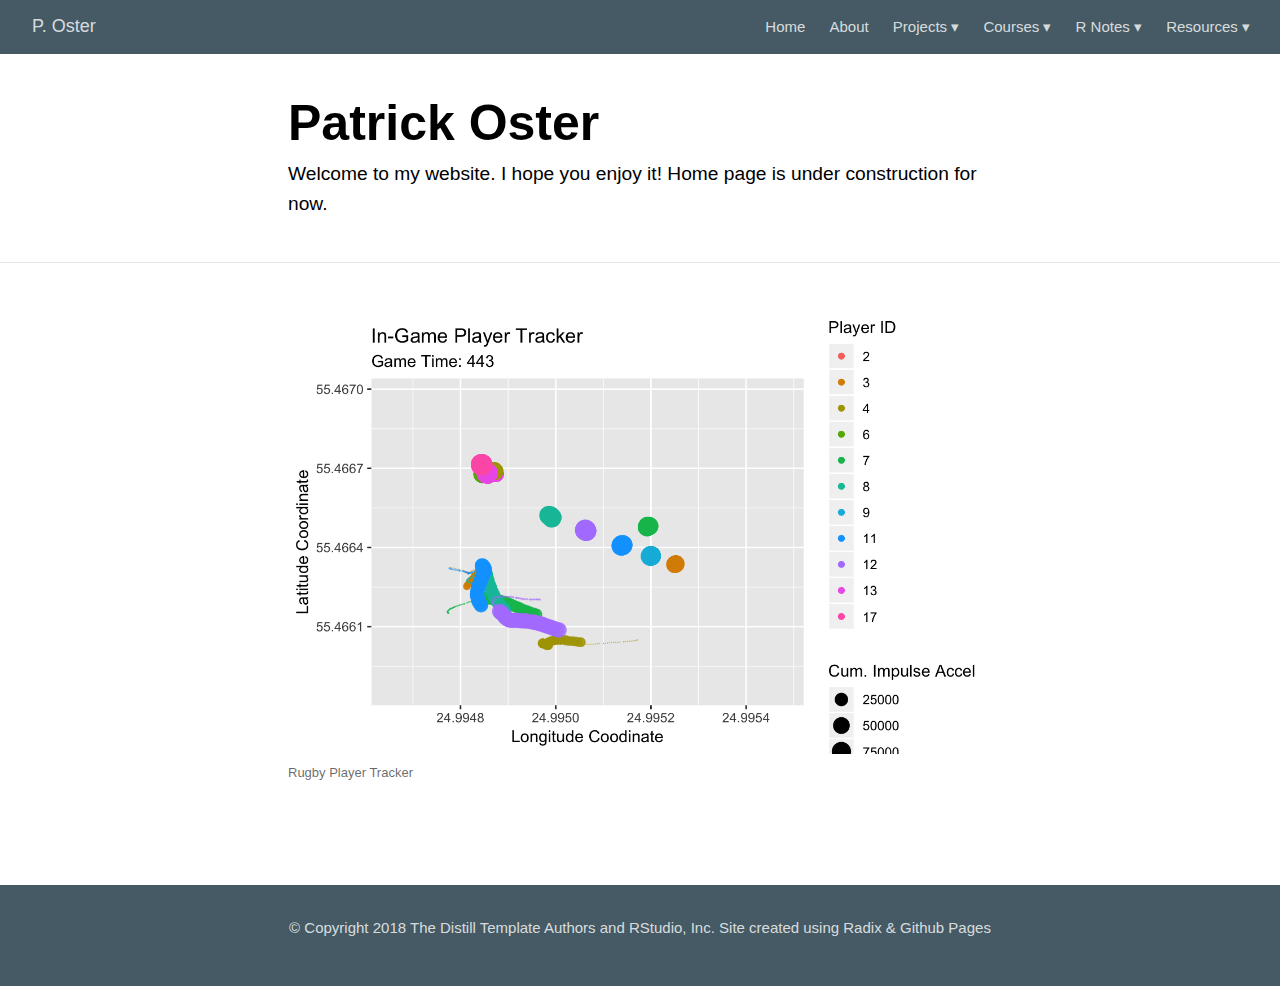
==== commit 69e845bf: "add figures folder & update index" ====
--- a/index.html
+++ b/index.html
@@ -1345,7 +1345,9 @@
 
 
 <div class="d-article">
-
+<figure>
+<img src="figures/rugby_player_tracker.gif" alt="Rugby Player Tracker" /><figcaption>Rugby Player Tracker</figcaption>
+</figure>
 <!--radix_placeholder_article_footer-->
 <!--/radix_placeholder_article_footer-->
 </div>
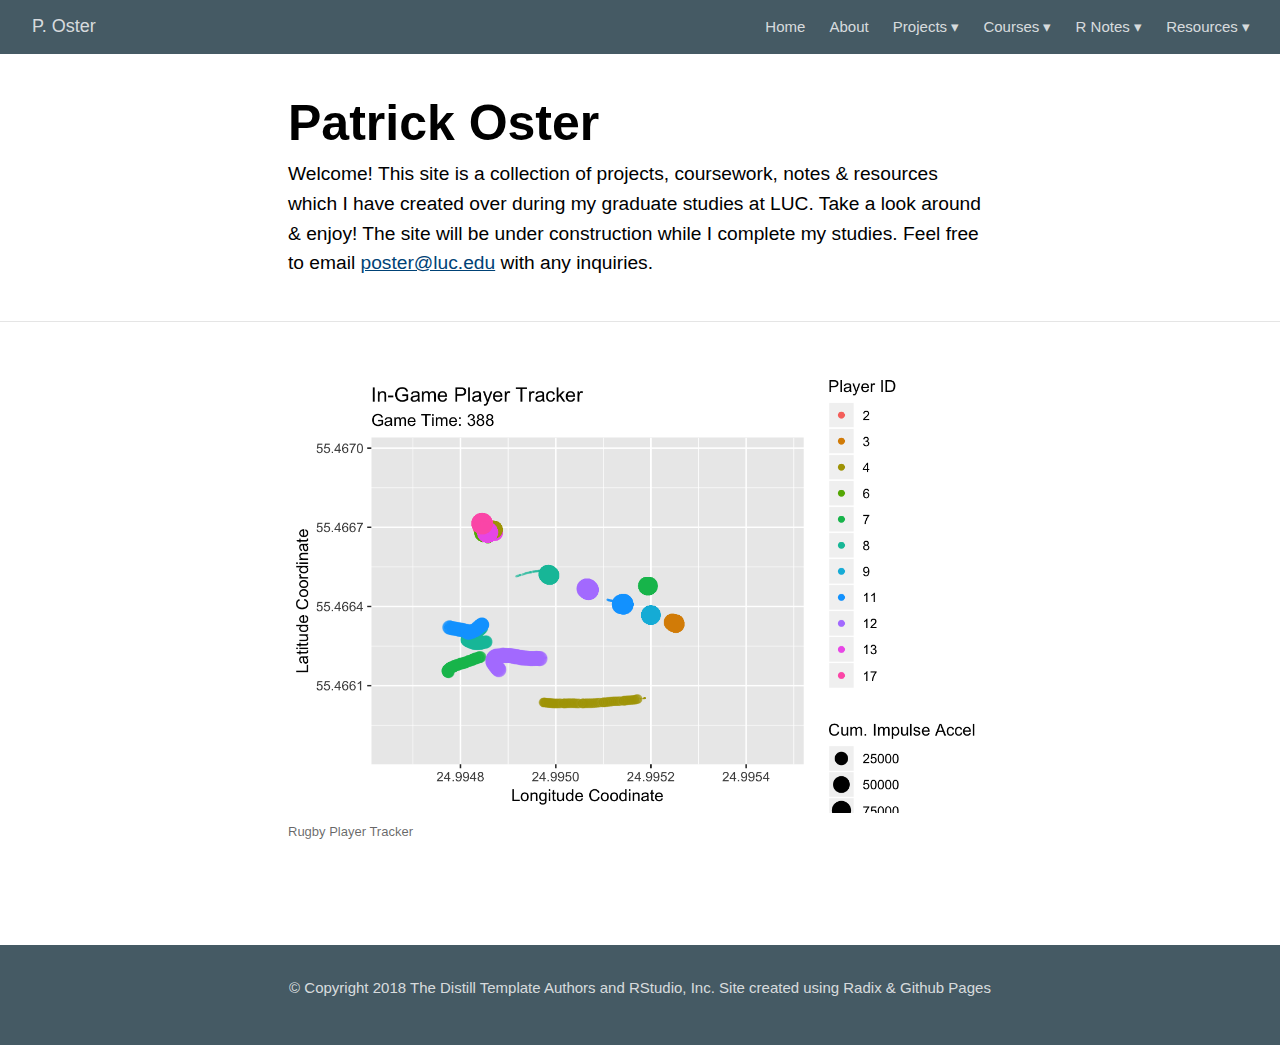
==== commit ab2f5c5a: "push about/index changes" ====
--- a/index.html
+++ b/index.html
@@ -21,27 +21,27 @@
   <!--radix_placeholder_meta_tags-->
   <title>P. Oster: Patrick Oster</title>
   
-  <meta property="description" itemprop="description" content="Welcome to my website. I hope you enjoy it! Home page is under construction for now."/>
+  <meta property="description" itemprop="description" content="Welcome! This site is a collection of projects, coursework, notes &amp; resources which I have created over during my graduate studies at LUC. Take a look around &amp; enjoy! The site will be under construction while I complete my studies. Feel free to email poster@luc.edu with any inquiries."/>
   
   
   
   <!--  https://developers.facebook.com/docs/sharing/webmasters#markup -->
   <meta property="og:title" content="P. Oster: Patrick Oster"/>
   <meta property="og:type" content="article"/>
-  <meta property="og:description" content="Welcome to my website. I hope you enjoy it! Home page is under construction for now."/>
+  <meta property="og:description" content="Welcome! This site is a collection of projects, coursework, notes &amp; resources which I have created over during my graduate studies at LUC. Take a look around &amp; enjoy! The site will be under construction while I complete my studies. Feel free to email poster@luc.edu with any inquiries."/>
   <meta property="og:locale" content="en_US"/>
   <meta property="og:site_name" content="P. Oster"/>
   
   <!--  https://dev.twitter.com/cards/types/summary -->
   <meta property="twitter:card" content="summary"/>
   <meta property="twitter:title" content="P. Oster: Patrick Oster"/>
-  <meta property="twitter:description" content="Welcome to my website. I hope you enjoy it! Home page is under construction for now."/>
+  <meta property="twitter:description" content="Welcome! This site is a collection of projects, coursework, notes &amp; resources which I have created over during my graduate studies at LUC. Take a look around &amp; enjoy! The site will be under construction while I complete my studies. Feel free to email poster@luc.edu with any inquiries."/>
   
   <!--/radix_placeholder_meta_tags-->
   <!--radix_placeholder_rmarkdown_metadata-->
   
   <script type="text/json" id="radix-rmarkdown-metadata">
-  {"type":"list","attributes":{"names":{"type":"character","attributes":{},"value":["title","description","site"]}},"value":[{"type":"character","attributes":{},"value":["Patrick Oster"]},{"type":"character","attributes":{},"value":["Welcome to my website. I hope you enjoy it! Home page is under construction for now.\n"]},{"type":"character","attributes":{},"value":["radix::radix_website"]}]}
+  {"type":"list","attributes":{"names":{"type":"character","attributes":{},"value":["title","description","site"]}},"value":[{"type":"character","attributes":{},"value":["Patrick Oster"]},{"type":"character","attributes":{},"value":["Welcome! This site is a collection of projects, coursework, notes & resources which I have created over during my graduate studies at LUC. Take a look around & enjoy! The site will be under construction while I complete my studies. Feel free to email poster@luc.edu with any inquiries.\n"]},{"type":"character","attributes":{},"value":["radix::radix_website"]}]}
   </script>
   <!--/radix_placeholder_rmarkdown_metadata-->
   <!--radix_placeholder_navigation_in_header-->
@@ -1272,7 +1272,7 @@
 <!--radix_placeholder_front_matter-->
 
 <script id="distill-front-matter" type="text/json">
-{"title":"Patrick Oster","description":"Welcome to my website. I hope you enjoy it! Home page is under construction for now.","authors":[]}
+{"title":"Patrick Oster","description":"Welcome! This site is a collection of projects, coursework, notes & resources which I have created over during my graduate studies at LUC. Take a look around & enjoy! The site will be under construction while I complete my studies. Feel free to email poster@luc.edu with any inquiries.","authors":[]}
 </script>
 
 <!--/radix_placeholder_front_matter-->
@@ -1340,7 +1340,7 @@
 
 <div class="d-title">
 <h1>Patrick Oster</h1>
-<p>Welcome to my website. I hope you enjoy it! Home page is under construction for now.</p>
+<p>Welcome! This site is a collection of projects, coursework, notes &amp; resources which I have created over during my graduate studies at LUC. Take a look around &amp; enjoy! The site will be under construction while I complete my studies. Feel free to email <a href="mailto:poster@luc.edu" class="email">poster@luc.edu</a> with any inquiries.</p>
 </div>
 
 
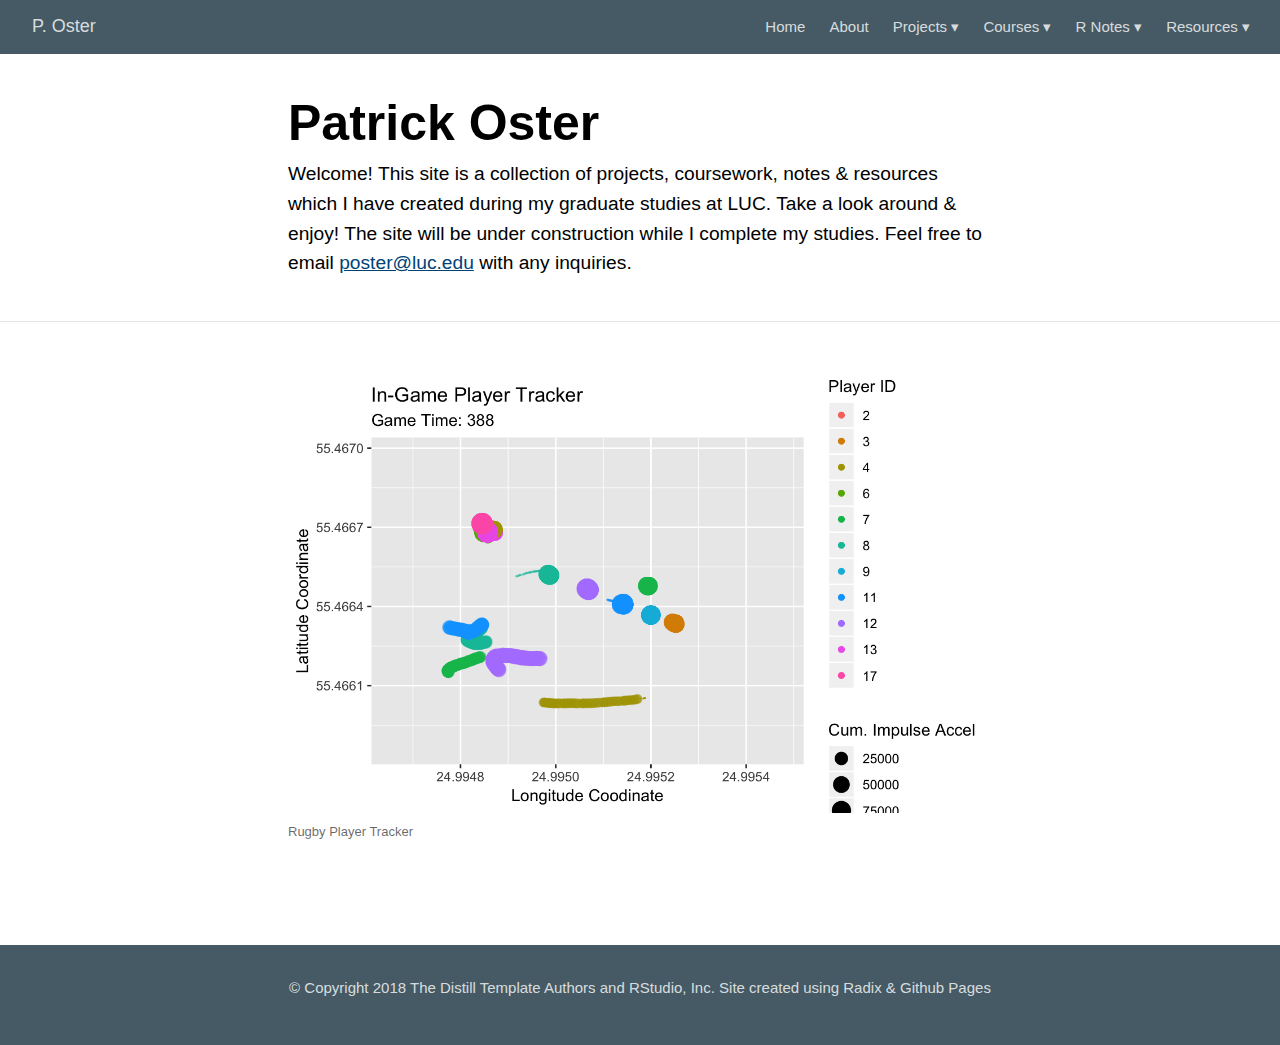
==== commit 9caa25d4: "update index" ====
--- a/index.html
+++ b/index.html
@@ -21,27 +21,27 @@
   <!--radix_placeholder_meta_tags-->
   <title>P. Oster: Patrick Oster</title>
   
-  <meta property="description" itemprop="description" content="Welcome! This site is a collection of projects, coursework, notes &amp; resources which I have created over during my graduate studies at LUC. Take a look around &amp; enjoy! The site will be under construction while I complete my studies. Feel free to email poster@luc.edu with any inquiries."/>
+  <meta property="description" itemprop="description" content="Welcome! This site is a collection of projects, coursework, notes &amp; resources which I have created during my graduate studies at LUC. Take a look around &amp; enjoy! The site will be under construction while I complete my studies. Feel free to email poster@luc.edu with any inquiries."/>
   
   
   
   <!--  https://developers.facebook.com/docs/sharing/webmasters#markup -->
   <meta property="og:title" content="P. Oster: Patrick Oster"/>
   <meta property="og:type" content="article"/>
-  <meta property="og:description" content="Welcome! This site is a collection of projects, coursework, notes &amp; resources which I have created over during my graduate studies at LUC. Take a look around &amp; enjoy! The site will be under construction while I complete my studies. Feel free to email poster@luc.edu with any inquiries."/>
+  <meta property="og:description" content="Welcome! This site is a collection of projects, coursework, notes &amp; resources which I have created during my graduate studies at LUC. Take a look around &amp; enjoy! The site will be under construction while I complete my studies. Feel free to email poster@luc.edu with any inquiries."/>
   <meta property="og:locale" content="en_US"/>
   <meta property="og:site_name" content="P. Oster"/>
   
   <!--  https://dev.twitter.com/cards/types/summary -->
   <meta property="twitter:card" content="summary"/>
   <meta property="twitter:title" content="P. Oster: Patrick Oster"/>
-  <meta property="twitter:description" content="Welcome! This site is a collection of projects, coursework, notes &amp; resources which I have created over during my graduate studies at LUC. Take a look around &amp; enjoy! The site will be under construction while I complete my studies. Feel free to email poster@luc.edu with any inquiries."/>
+  <meta property="twitter:description" content="Welcome! This site is a collection of projects, coursework, notes &amp; resources which I have created during my graduate studies at LUC. Take a look around &amp; enjoy! The site will be under construction while I complete my studies. Feel free to email poster@luc.edu with any inquiries."/>
   
   <!--/radix_placeholder_meta_tags-->
   <!--radix_placeholder_rmarkdown_metadata-->
   
   <script type="text/json" id="radix-rmarkdown-metadata">
-  {"type":"list","attributes":{"names":{"type":"character","attributes":{},"value":["title","description","site"]}},"value":[{"type":"character","attributes":{},"value":["Patrick Oster"]},{"type":"character","attributes":{},"value":["Welcome! This site is a collection of projects, coursework, notes & resources which I have created over during my graduate studies at LUC. Take a look around & enjoy! The site will be under construction while I complete my studies. Feel free to email poster@luc.edu with any inquiries.\n"]},{"type":"character","attributes":{},"value":["radix::radix_website"]}]}
+  {"type":"list","attributes":{"names":{"type":"character","attributes":{},"value":["title","description","site"]}},"value":[{"type":"character","attributes":{},"value":["Patrick Oster"]},{"type":"character","attributes":{},"value":["Welcome! This site is a collection of projects, coursework, notes & resources which I have created during my graduate studies at LUC. Take a look around & enjoy! The site will be under construction while I complete my studies. Feel free to email poster@luc.edu with any inquiries.\n"]},{"type":"character","attributes":{},"value":["radix::radix_website"]}]}
   </script>
   <!--/radix_placeholder_rmarkdown_metadata-->
   <!--radix_placeholder_navigation_in_header-->
@@ -1272,7 +1272,7 @@
 <!--radix_placeholder_front_matter-->
 
 <script id="distill-front-matter" type="text/json">
-{"title":"Patrick Oster","description":"Welcome! This site is a collection of projects, coursework, notes & resources which I have created over during my graduate studies at LUC. Take a look around & enjoy! The site will be under construction while I complete my studies. Feel free to email poster@luc.edu with any inquiries.","authors":[]}
+{"title":"Patrick Oster","description":"Welcome! This site is a collection of projects, coursework, notes & resources which I have created during my graduate studies at LUC. Take a look around & enjoy! The site will be under construction while I complete my studies. Feel free to email poster@luc.edu with any inquiries.","authors":[]}
 </script>
 
 <!--/radix_placeholder_front_matter-->
@@ -1340,7 +1340,7 @@
 
 <div class="d-title">
 <h1>Patrick Oster</h1>
-<p>Welcome! This site is a collection of projects, coursework, notes &amp; resources which I have created over during my graduate studies at LUC. Take a look around &amp; enjoy! The site will be under construction while I complete my studies. Feel free to email <a href="mailto:poster@luc.edu" class="email">poster@luc.edu</a> with any inquiries.</p>
+<p>Welcome! This site is a collection of projects, coursework, notes &amp; resources which I have created during my graduate studies at LUC. Take a look around &amp; enjoy! The site will be under construction while I complete my studies. Feel free to email <a href="mailto:poster@luc.edu" class="email">poster@luc.edu</a> with any inquiries.</p>
 </div>
 
 
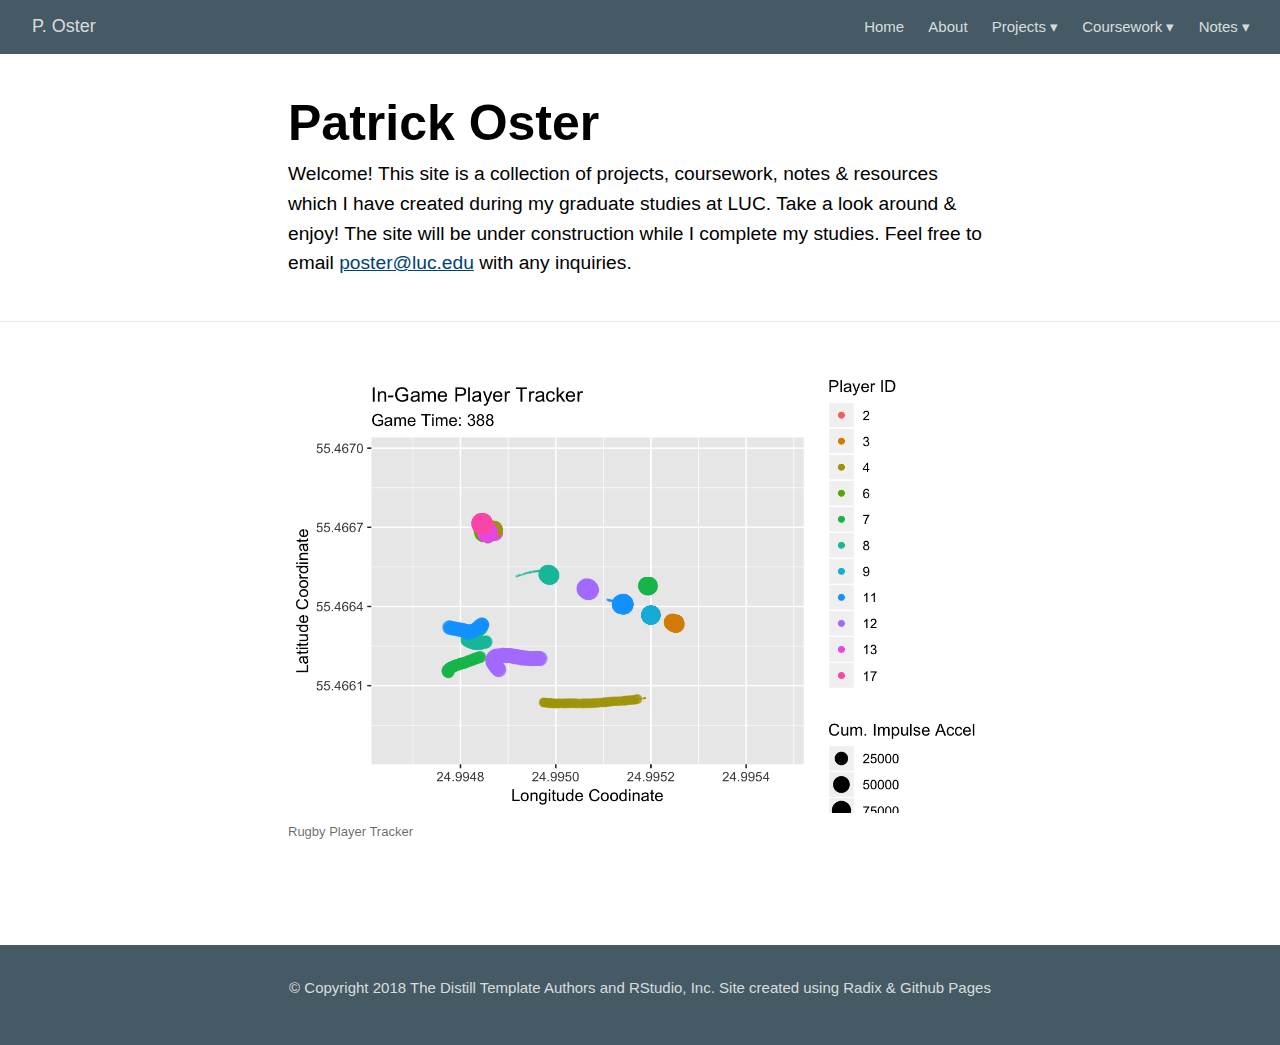
==== commit 12a64b22: "changing pages source" ====
--- a/index.html
+++ b/index.html
@@ -1292,42 +1292,29 @@
 <span class="down-arrow">&#x25BE;</span>
 </button>
 <div class="nav-dropdown-content">
-<a href="https://patrickoster.github.io/datafest">Datafest</a>
+<a href="https://patrickoster.github.io/applied-statistics/datafest">Datafest</a>
 </div>
 </div>
 <div class="nav-dropdown">
 <button class="nav-dropbtn">
-Courses
+Coursework
  
 <span class="down-arrow">&#x25BE;</span>
 </button>
 <div class="nav-dropdown-content">
-<a href="https://patrickoster.github.io/cda">Categorical Data Analysis</a>
-<a href="https://patrickoster.github.io/mvar">Multivariate Statistics</a>
-<a href="https://patrickoster.github.io/npar">Non-Parametric Statistics</a>
+<a href="https://patrickoster.github.io/applied-statistics/cda">CDA</a>
+<a href="https://patrickoster.github.io/applied-statistics/npar">NPAR</a>
+<a href="https://patrickoster.github.io/applied-statistics/mvar">MVAR</a>
 </div>
 </div>
 <div class="nav-dropdown">
 <button class="nav-dropbtn">
-R Notes
+Notes
  
 <span class="down-arrow">&#x25BE;</span>
 </button>
 <div class="nav-dropdown-content">
-<a href="https://patrickoster.github.io/webr/writing_functions.html">Writing Functions</a>
-<a href="https://patrickoster.github.io/webr/latex_basics.html">LaTeX Basics</a>
-</div>
-</div>
-<div class="nav-dropdown">
-<button class="nav-dropbtn">
-Resources
- 
-<span class="down-arrow">&#x25BE;</span>
-</button>
-<div class="nav-dropdown-content">
-<a href="https://patrickoster.github.io/webr/r_resources.html">R Resources</a>
-<a href="https://patrickoster.github.io/webr/output_resources.html">Markdown Resources</a>
-<a href="https://patrickoster.github.io/webr/resources.html">All Resources</a>
+<a href="https://patrickoster.github.io/applied-statistics/notes/webr">R Markdown Notes</a>
 </div>
 </div>
 <a href="javascript:void(0);" class="nav-toggle">&#9776;</a>
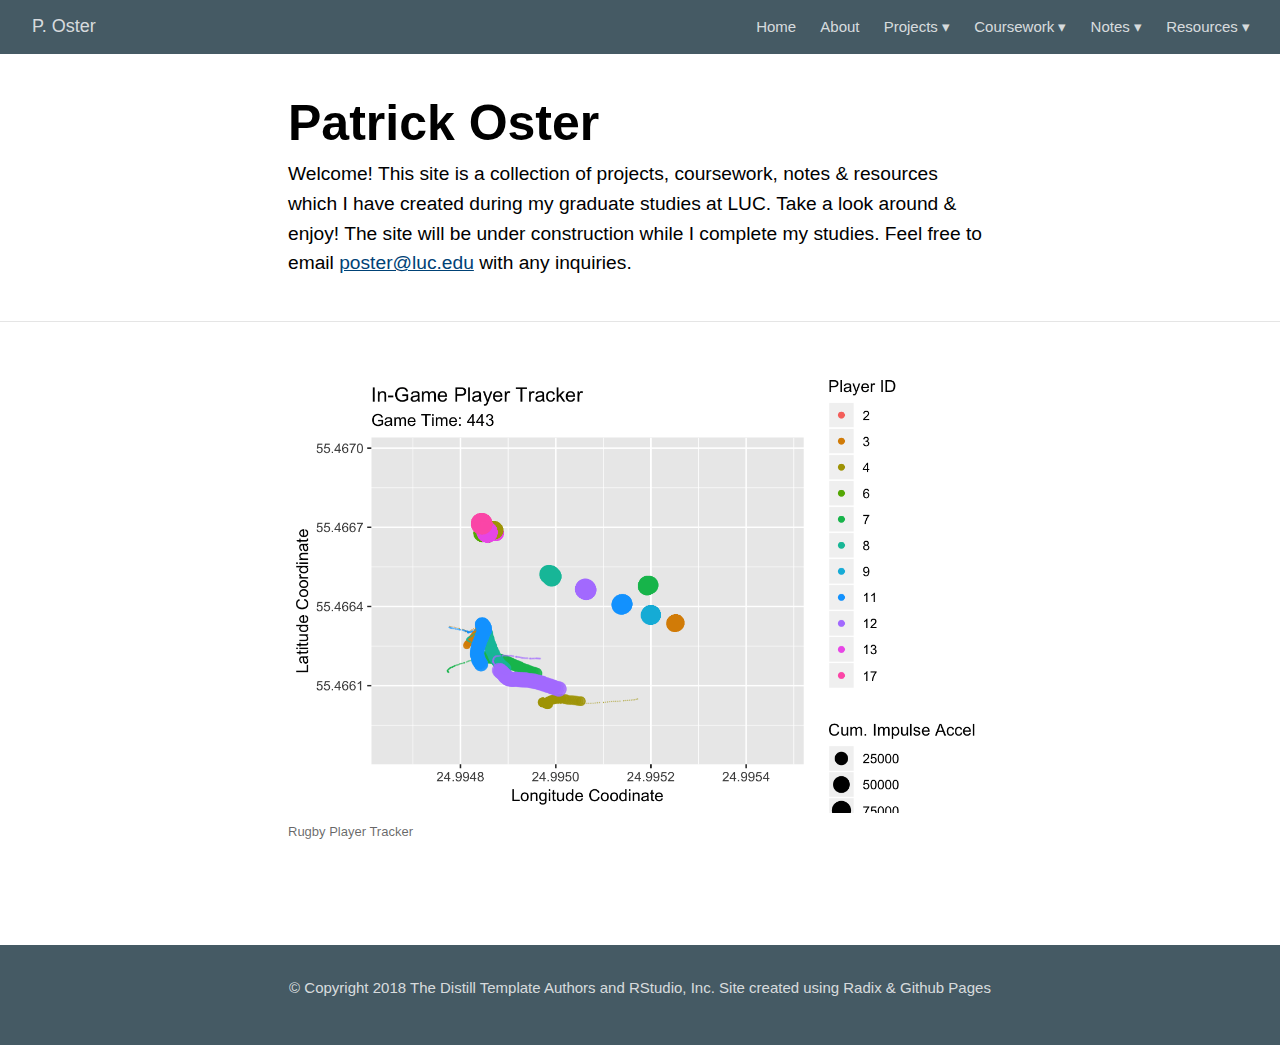
==== commit 2ea2e6d2: "yaml update" ====
--- a/index.html
+++ b/index.html
@@ -1292,7 +1292,7 @@
 <span class="down-arrow">&#x25BE;</span>
 </button>
 <div class="nav-dropdown-content">
-<a href="https://patrickoster.github.io/applied-statistics/datafest">Datafest</a>
+<a href="https://patrickoster.github.io/applied-statistics/rugby">Datafest</a>
 </div>
 </div>
 <div class="nav-dropdown">
@@ -1314,7 +1314,20 @@
 <span class="down-arrow">&#x25BE;</span>
 </button>
 <div class="nav-dropdown-content">
-<a href="https://patrickoster.github.io/applied-statistics/notes/webr">R Markdown Notes</a>
+<a href="https://patrickoster.github.io/applied-statistics/webr">R Markdown Notes</a>
+</div>
+</div>
+<div class="nav-dropdown">
+<button class="nav-dropbtn">
+Resources
+ 
+<span class="down-arrow">&#x25BE;</span>
+</button>
+<div class="nav-dropdown-content">
+<a href="https://patrickoster.github.io/applied-statistics/r_resources">R Links</a>
+<a href="https://patrickoster.github.io/applied-statistics/output_resources">R Output</a>
+<a href="https://patrickoster.github.io/applied-statistics/latex_basics">Latex</a>
+<a href="https://patrickoster.github.io/applied-statistics/resources">General</a>
 </div>
 </div>
 <a href="javascript:void(0);" class="nav-toggle">&#9776;</a>
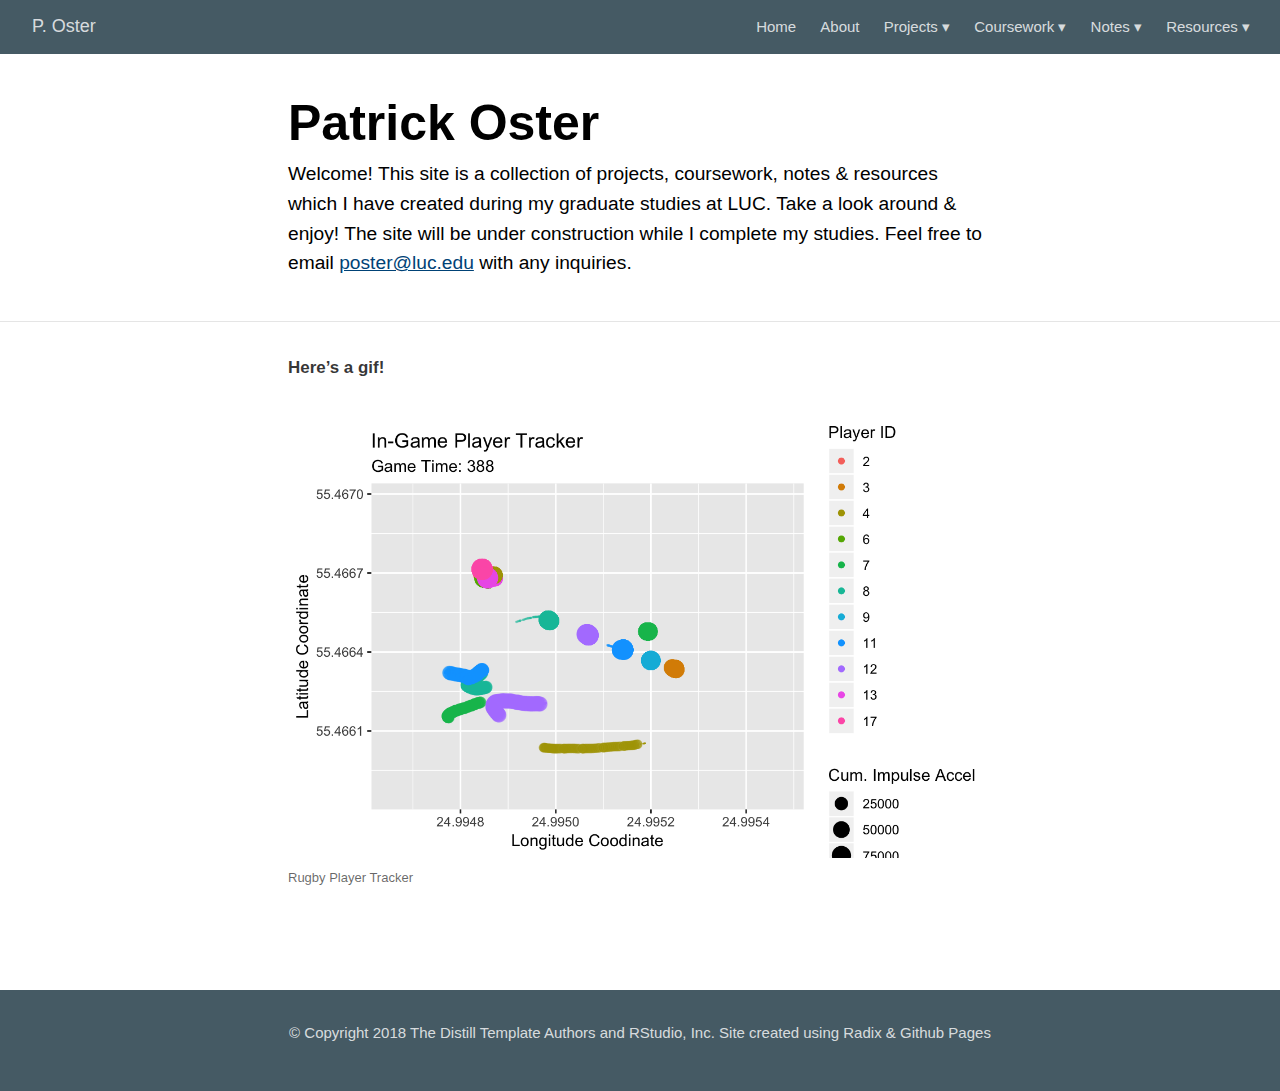
==== commit 5ec0f8f5: "update index" ====
--- a/index.html
+++ b/index.html
@@ -1345,6 +1345,7 @@
 
 
 <div class="d-article">
+<p><strong>Here’s a gif!</strong></p>
 <figure>
 <img src="figures/rugby_player_tracker.gif" alt="Rugby Player Tracker" /><figcaption>Rugby Player Tracker</figcaption>
 </figure>
